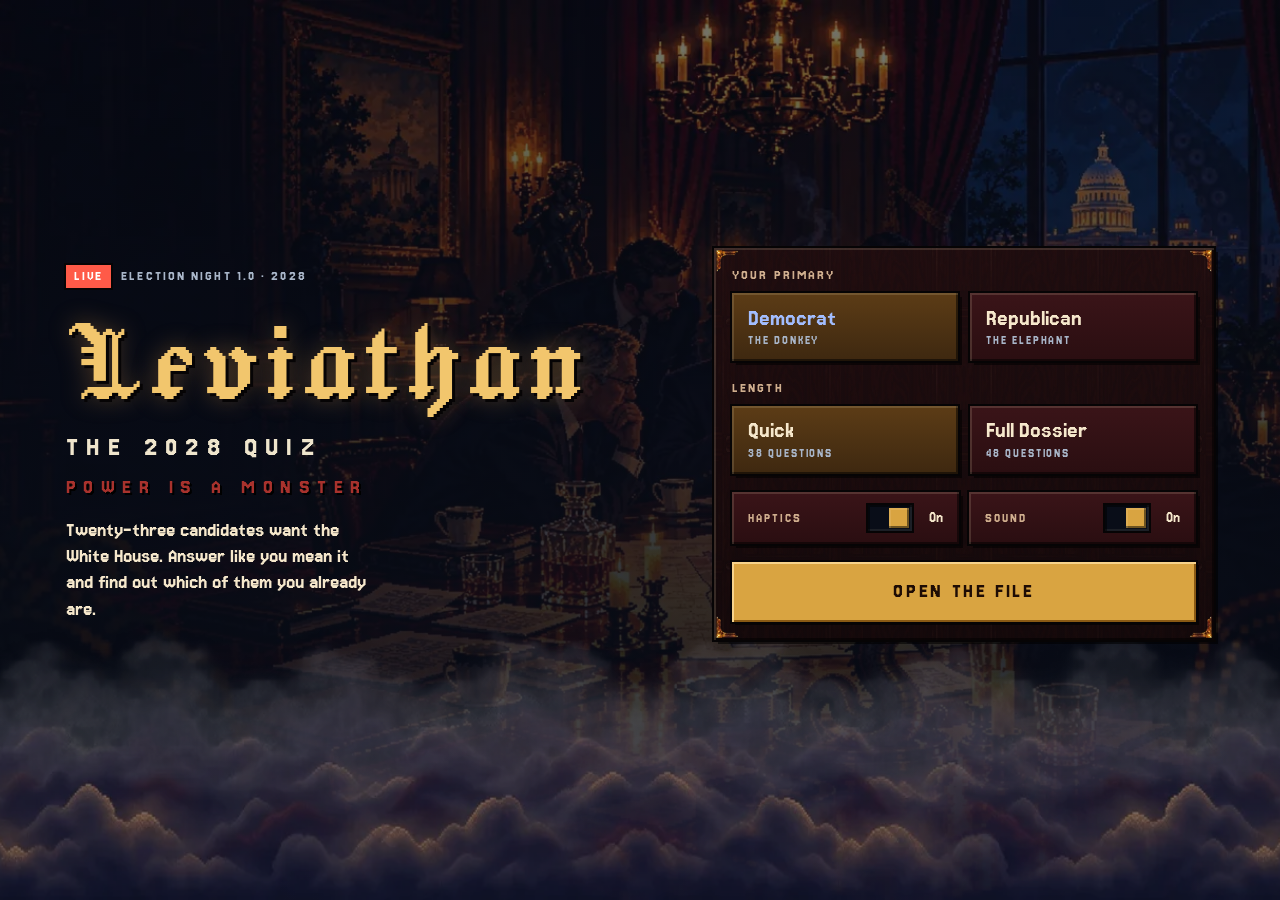
==== app/index.html @ 7eea6249 "Shared dossiers: character-sheet caption in the third person" ====
<!doctype html>
<html lang="en">
<head>
  <meta charset="utf-8">
  <meta name="viewport" content="width=device-width, initial-scale=1, viewport-fit=cover">
  <meta name="theme-color" content="#090D18">
  <meta name="color-scheme" content="dark">
  <title>The 2028 Quiz · Leviathan</title>
  <!-- share-meta:start (generated by app/tools/sync-share-meta.mjs from data/share.json) -->
  <meta name="description" content="23 candidates. One unflattering verdict. Find your 2028 match, then argue about it with everyone you know. A Leviathan quiz. Power is a monster.">
  <meta property="og:type" content="website">
  <meta property="og:site_name" content="Leviathan">
  <meta property="og:title" content="THE 2028 QUIZ: Which candidate are you, really?">
  <meta property="og:description" content="23 candidates. One unflattering verdict. Find your 2028 match, then argue about it with everyone you know. A Leviathan quiz. Power is a monster.">
  <meta property="og:url" content="https://joycemakes.github.io/leviathan-quiz-site/">
  <meta property="og:image" content="https://joycemakes.github.io/leviathan-quiz-site/app/og-image.png">
  <meta property="og:image:width" content="1200">
  <meta property="og:image:height" content="630">
  <meta property="og:image:alt" content="Leviathan: THE 2028 QUIZ. Power is a monster.">
  <meta name="twitter:card" content="summary_large_image">
  <meta name="twitter:title" content="THE 2028 QUIZ: Which candidate are you, really?">
  <meta name="twitter:description" content="23 candidates. One unflattering verdict. Find your 2028 match, then argue about it with everyone you know. A Leviathan quiz. Power is a monster.">
  <meta name="twitter:image" content="https://joycemakes.github.io/leviathan-quiz-site/app/og-image.png">
  <!-- share-meta:end -->
  <link rel="preconnect" href="https://fonts.googleapis.com">
  <link rel="preconnect" href="https://fonts.gstatic.com" crossorigin>
  <link rel="stylesheet" href="https://fonts.googleapis.com/css2?family=Jacquard+24&family=Jersey+15&display=swap">
  <link rel="stylesheet" href="css/app.css?v=2fbba9f-1794988321">
</head>
<body>
  <div id="app"></div>
  <noscript>The 2028 Quiz needs JavaScript.</noscript>
  <script type="module" src="js/main.js?v=2fbba9f-1794988321"></script>
</body>
</html>
---- app/css/app.css ----
/* THE 2028 QUIZ. Tokens follow Leviathan's own UI (research/LEVIATHAN_PLAYTEST.md) and the
   image style guide palette. Square corners, 2px pixel bevels, a 4px hard drop shadow. */

@property --fill { syntax: '<number>'; inherits: false; initial-value: 0; }

:root {
  /* style guide palette */
  --navy: #090D18; --navy-2: #14213D;
  --brass: #D9A441; --brass-2: #F2C66D;
  --mahogany: #1B1315; --mahogany-2: #3A2418;
  --oxblood: #7A1E22; --oxblood-2: #A8322D;
  --amber: #F0A64A; --parchment: #EFE5CC; --smoke: #8F88A3;
  /* Leviathan UI tokens */
  --bg: #120608; --panel: #2a0e11; --panel-2: #3a1418; --line: #4e1c21; --trim: #8a6a30;
  --gold: #d9a441; --gold-hover: #f0c062; --gold-text: #ecbd62; --win: #ffd77a;
  --ink: #f6e8cc; --muted: #cfae8e; --sub: #a9b6c9; --on-gold: #1e0c04;
  --d: #4572d6; --d-text: #a2bdff; --r: #d8432f; --r-text: #ff8b78;
  --good: #9ad77a; --warn: #ff9a52; --live: #ff5a48; --scrim: rgba(10, 3, 4, .8);
  --sel-1: #5c3c16; --sel-2: #3e2810;
  --rad: 0; --px: 2px;
  --outline: 0 0 0 2px #060405;
  --bevel: inset 2px 2px 0 rgba(255, 236, 200, .14), inset -2px -2px 0 rgba(0, 0, 0, .5);
  --bevel-in: inset 2px 2px 0 rgba(0, 0, 0, .55), inset -2px -2px 0 rgba(255, 236, 200, .08);
  --drop: 4px 4px 0 rgba(0, 0, 0, .55);
  --glow: 0 0 14px rgba(217, 164, 65, .32);
  --font: "Jersey 15", "Courier New", monospace;
  --font-mark: "Jacquard 24", "Jersey 15", serif;
  --tap: 52px;
  --gutter: 16px;
  --col: 640px;
}

* { box-sizing: border-box; }
html { -webkit-text-size-adjust: 100%; background: var(--navy); }
body {
  margin: 0; min-height: 100vh; min-height: 100dvh;
  background:
    radial-gradient(ellipse 70% 40% at 50% 0%, rgba(240, 166, 74, .10), transparent 70%),
    radial-gradient(ellipse 90% 60% at 50% 110%, rgba(122, 30, 34, .22), transparent 70%),
    var(--navy);
  color: var(--ink); font-family: var(--font); font-size: 20px; line-height: 1.25;
  overflow-x: hidden; -webkit-tap-highlight-color: transparent;
}
body::before { /* pixel dither over everything, like the game's ink texture */
  content: ''; position: fixed; inset: 0; pointer-events: none; z-index: 0; opacity: .22;
  background-image: repeating-conic-gradient(var(--navy-2) 0 25%, transparent 0 50%);
  background-size: 4px 4px;
}
#app { position: relative; z-index: 1; }
button { font: inherit; color: inherit; }
img { image-rendering: pixelated; }
[hidden] { display: none !important; }
h1, h2, h3 { font-weight: 400; margin: 0; }
.eyebrow, .group-label, .res-h, .hud-chapter, .hud-q, .chapter-num, .pick-sub, .tag, .zone-axis, .gauge-ends, .dial-label, .fineprint, .hint, .warmap-label, .code-sum {
  letter-spacing: .14em; text-transform: uppercase;
}
.eyebrow { color: var(--sub); font-size: 15px; }
.fineprint { color: var(--smoke); font-size: 14px; letter-spacing: .06em; text-transform: none; line-height: 1.3; }
.hint { color: var(--muted); font-size: 15px; margin: 0 0 10px; }
.wordmark {
  font-family: var(--font-mark); color: var(--brass-2); font-size: clamp(64px, 19vw, 132px);
  line-height: .9; letter-spacing: 6px; text-shadow: 3px 3px 0 #060405, 0 0 24px rgba(240, 166, 74, .35);
}
.wordmark.sm { font-size: 54px; }
.screen { position: relative; z-index: 1; max-width: var(--col); margin: 0 auto; padding: 0 var(--gutter) 40px; }
.loading { min-height: 100dvh; display: grid; place-content: center; text-align: center; gap: 12px; }
.fatal { padding: 24px; color: var(--r-text); }

/* ---- buttons: drawn pressed state ------------------------------------------------------------ */
.btn {
  position: relative; display: flex; align-items: center; justify-content: center; gap: 10px;
  min-height: var(--tap); padding: 10px 16px; width: 100%;
  border: 0; border-radius: var(--rad); cursor: pointer; text-align: left;
  background: linear-gradient(var(--panel-2), var(--panel)); color: var(--ink); font-size: 20px; line-height: 1.15;
  box-shadow: var(--outline), var(--bevel), var(--drop);
  transition: --fill .14s linear; --fill: 0;
  touch-action: manipulation; user-select: none; -webkit-user-select: none; -webkit-touch-callout: none;
}
.btn::after { /* the brass border that fills while held */
  content: ''; position: absolute; inset: -2px; pointer-events: none; padding: 3px;
  background: conic-gradient(from 0deg, var(--brass-2) calc(var(--fill) * 1turn), transparent 0);
  -webkit-mask: linear-gradient(#000 0 0) content-box, linear-gradient(#000 0 0);
  -webkit-mask-composite: xor; mask-composite: exclude;
}
@media (hover: hover) { .btn:hover:not(:disabled) { box-shadow: var(--outline), var(--bevel), var(--drop), var(--glow); } }
.btn:focus-visible { outline: 2px solid var(--brass-2); outline-offset: 4px; }
.btn.is-pressed {
  --fill: 1; transition: --fill var(--press-dur, .26s) linear;
  transform: translate(2px, 2px);
  box-shadow: var(--outline), var(--bevel-in), 2px 2px 0 rgba(0, 0, 0, .55), inset 0 0 18px rgba(240, 166, 74, .38);
}
.btn.chosen { --fill: 1; background: linear-gradient(var(--sel-1), var(--sel-2)); box-shadow: var(--outline), var(--bevel-in), inset 0 0 22px rgba(242, 198, 109, .45), var(--glow); }
.btn:disabled:not(.chosen) { opacity: .45; cursor: default; }
.btn.primary { background: var(--gold); color: var(--on-gold); justify-content: center; text-align: center; letter-spacing: .12em; text-transform: uppercase;
  box-shadow: var(--outline), inset 2px 2px 0 #f6d38a, inset -2px -2px 0 #8a5a14, 3px 3px 0 rgba(0, 0, 0, .6); }
.btn.primary::after { background: conic-gradient(from 0deg, var(--parchment) calc(var(--fill) * 1turn), transparent 0); }
@media (hover: hover) { .btn.primary:hover:not(:disabled) { background: var(--gold-hover); } }
.btn.primary.is-pressed { box-shadow: var(--outline), inset 2px 2px 0 #a8621a, inset -2px -2px 0 #f6d38a, 1px 1px 0 rgba(0, 0, 0, .6), inset 0 0 18px rgba(255, 240, 200, .5); }
.btn.hold { --press-dur: 1500ms; }
.btn.hold.full { box-shadow: var(--outline), var(--bevel-in), inset 0 0 26px rgba(240, 166, 74, .6), var(--glow); }

/* ---- title ---------------------------------------------------------------------------------- */
.title-screen { padding-top: max(28px, env(safe-area-inset-top)); display: grid; gap: 22px; }
.live-row { display: flex; align-items: center; gap: 10px; flex-wrap: wrap; }
.live { background: var(--live); color: #fff; padding: 2px 8px; letter-spacing: .12em; text-transform: uppercase; font-size: 15px; box-shadow: var(--outline); }
.title-hero { display: grid; gap: 8px; }
.title-hero .wordmark { margin-top: 6px; }
.title-quiz { color: var(--parchment); font-size: 30px; letter-spacing: .28em; text-transform: uppercase; }
.tagline { color: var(--oxblood-2); font-size: 22px; letter-spacing: .34em; text-transform: uppercase; text-shadow: 2px 2px 0 #000; }
.title-blurb { color: var(--ink); margin: 8px 0 0; max-width: 34ch; }
.title-panel { display: grid; gap: 18px; padding: 18px; box-shadow: var(--outline), var(--bevel), var(--drop); }
.choice-group { display: grid; gap: 8px; }
.group-label { color: var(--muted); font-size: 15px; }
.group-row { display: grid; grid-template-columns: 1fr 1fr; gap: 12px; }
.btn.pick { flex-direction: column; align-items: flex-start; gap: 2px; min-height: 68px; }
.pick-main { font-size: 24px; }
.pick-sub { font-size: 13px; color: var(--sub); }
.btn.pick[aria-checked="true"] { background: linear-gradient(var(--sel-1), var(--sel-2)); --fill: 1; }
.btn.pick.party-dem[aria-checked="true"] .pick-main { color: var(--d-text); }
.btn.pick.party-gop[aria-checked="true"] .pick-main { color: var(--r-text); }
.btn.switch-row { justify-content: space-between; }
.switch-label { flex: 1; letter-spacing: .14em; text-transform: uppercase; font-size: 16px; color: var(--muted); }
.switch-track { width: 52px; height: 26px; background: var(--navy); box-shadow: var(--outline), var(--bevel-in); position: relative; }
.switch-knob { position: absolute; top: 3px; left: 3px; width: 20px; height: 20px; background: var(--smoke); box-shadow: var(--bevel); }
.switch-row[aria-checked="true"] .switch-knob { left: 29px; background: var(--brass); }
.switch-state { width: 3ch; text-align: right; font-size: 16px; }
.btn.begin { min-height: 60px; font-size: 22px; }
/* A saved run: Continue sits above the pickers; Start a new file drops to a plain button. */
.btn.primary.resume { flex-direction: column; gap: 2px; min-height: 68px; }
.btn.primary.resume .pick-main { font-size: 24px; }
.btn.primary.resume .pick-sub { color: var(--on-gold); opacity: .8; text-transform: none; letter-spacing: .04em; }
.btn.begin:not(.primary) { justify-content: center; text-transform: uppercase; letter-spacing: .12em; font-size: 18px; }
/* Start over, in the HUD: back to the title (the save stays until a new file is opened). */
.hud-quit { height: 40px; padding: 0 10px; border: 0; cursor: pointer; font: inherit; font-size: 13px; letter-spacing: .08em; text-transform: uppercase; color: var(--sub); background: rgba(42, 14, 17, .7); box-shadow: var(--outline), var(--bevel); }
@media (hover: hover) { .hud-quit:hover { color: var(--brass-2); } }
.hud-quit:active { transform: translate(2px, 2px); box-shadow: var(--outline), var(--bevel-in); }

.ios-haptic { position: fixed; left: -9999px; top: 0; opacity: 0; pointer-events: none; }

/* ---- run screen: HUD --------------------------------------------------------------------------- */
.run-screen { position: relative; padding-top: max(8px, env(safe-area-inset-top)); min-height: 100dvh; }
.hud { position: sticky; top: 0; z-index: 5; display: grid; grid-template-columns: auto 1fr auto auto auto; align-items: center; gap: 8px; max-width: 1120px; margin: 0 auto;
  padding: 8px 0 10px; background: linear-gradient(var(--navy) 70%, rgba(9, 13, 24, 0)); }
.warmap { width: 92px; display: grid; gap: 2px; }
.warmap svg { width: 100%; display: block; shape-rendering: crispEdges; }
.warmap .tile { fill: var(--navy-2); stroke: #060405; stroke-width: .6; }
.warmap .tile.lit { fill: var(--brass); }
.warmap .tile.flash { animation: tileflash .7s steps(3) 1; }
.warmap .tile.next { fill: var(--oxblood-2); animation: blink 1s steps(2) infinite; }
.warmap-label { font-size: 12px; color: var(--sub); text-align: center; }
@keyframes tileflash { 0% { fill: var(--parchment); } 100% { fill: var(--brass); } }
@keyframes blink { 50% { fill: var(--navy-2); } }
.hud-mid { text-align: center; min-width: 0; }
.hud-chapter { color: var(--brass); font-size: 14px; line-height: 1.1; overflow-wrap: normal; word-break: keep-all; }
.hud-q { color: var(--sub); font-size: 13px; }
.ghosts { display: flex; align-items: flex-end; gap: 4px; max-width: 160px; }
/* Each ghost: a crisp blacked-out bust, rim-lit (brass for the leader, cool navy for 2 and 3), on a small
   brass plaque with its rank. Capped in px so it can never grow with the window. */
.ghost { position: relative; display: grid; justify-items: center; width: 44px; max-width: 44px; }
.ghost-sil { width: 44px; height: 44px; display: grid; place-items: end center; background: rgba(9, 13, 24, .6); box-shadow: var(--outline); overflow: hidden; }
.ghost-img-wrap { display: block; width: 44px; height: 44px; }
.ghost-img, .ghost-sil svg { display: block; width: 44px; height: 44px; max-width: 44px; image-rendering: pixelated; }
.ghost-img { image-rendering: pixelated; }
.ghost { --rim: #6f86c9; }
.ghost.g1 { --rim: var(--brass-2); }
.ghost.g1 .ghost-sil { box-shadow: var(--outline), 0 0 0 2px var(--brass), var(--glow); }
.ghost.g3 { opacity: .85; }
.ghost-fill { fill: #05070d; }
.ghost-plaque { margin-top: -6px; position: relative; z-index: 1; min-width: 22px; height: 16px; padding: 0 4px; display: grid; place-content: center;
  background: var(--gold); box-shadow: var(--outline), inset 1px 1px 0 #f6d38a, inset -1px -1px 0 #8a5a14; }
.ghost.g2 .ghost-plaque, .ghost.g3 .ghost-plaque { background: #b9a37a; }
.ghost-rank { font-size: 14px; line-height: 1; color: var(--on-gold); }
.ghost.shift { animation: ghostflicker .6s steps(6) 1; }
@keyframes ghostflicker { 0% { opacity: .2; filter: brightness(2.2); } 30% { opacity: 1; filter: none; } 45% { opacity: .35; } 60% { opacity: 1; } 75% { opacity: .6; } 100% { opacity: 1; } }
.hud-sound { width: 40px; height: 40px; border: 0; padding: 0; cursor: pointer; display: grid; place-content: center; background: rgba(42, 14, 17, .7); box-shadow: var(--outline), var(--bevel); }
.hud-sound::before { content: ''; width: 22px; height: 18px; background:
  linear-gradient(var(--brass-2), var(--brass-2)) 0 6px / 6px 6px no-repeat,
  linear-gradient(90deg, transparent 6px, var(--brass-2) 6px 8px, transparent 8px) 0 4px / 10px 10px no-repeat,
  linear-gradient(var(--brass-2), var(--brass-2)) 8px 0 / 4px 18px no-repeat,
  linear-gradient(var(--brass), var(--brass)) 15px 4px / 2px 10px no-repeat,
  linear-gradient(var(--brass), var(--brass)) 19px 1px / 2px 16px no-repeat; }
.hud-sound[data-on="0"]::before { background:
  linear-gradient(var(--smoke), var(--smoke)) 0 6px / 6px 6px no-repeat,
  linear-gradient(var(--smoke), var(--smoke)) 8px 0 / 4px 18px no-repeat,
  linear-gradient(45deg, transparent 45%, var(--r-text) 45% 58%, transparent 58%) 13px 3px / 10px 12px no-repeat; }
.hud-sound:active { transform: translate(2px, 2px); box-shadow: var(--outline), var(--bevel-in); }
.toggle-row { display: grid; grid-template-columns: 1fr 1fr; gap: 10px; }
.toggle-row .switch-label { font-size: 14px; }
.toggle-row .switch-track { width: 44px; }
.toggle-row .switch-row[aria-checked="true"] .switch-knob { left: 21px; }
@keyframes ghostshift { 0% { transform: translateY(6px); opacity: 0; } 100% { transform: none; } }

/* ---- breaking banner and FX ----------------------------------------------------------------------- */
.breaking { display: flex; align-items: stretch; margin: 2px 0 12px; background: var(--oxblood); box-shadow: var(--outline), var(--drop); overflow: hidden; position: relative; z-index: 4; }
.breaking-tag { background: var(--live); color: #fff; padding: 6px 10px; letter-spacing: .16em; text-transform: uppercase; font-size: 16px; display: flex; align-items: center; }
.breaking-text { padding: 6px 10px; color: var(--parchment); font-size: 17px; line-height: 1.15; align-self: center; }
.breaking.in { animation: cutin .45s steps(5) 1; }
@keyframes cutin { 0% { transform: translateX(-104%); } 60% { transform: translateX(3%); } 100% { transform: none; } }
.fx-shake { animation: shake .45s steps(9) 1; }
.fx-shake-strong { animation: shake-strong .6s steps(12) 1; }
@keyframes shake { 0%, 100% { transform: none; } 20% { transform: translate(-4px, 2px); } 40% { transform: translate(4px, -2px); } 60% { transform: translate(-3px, -1px); } 80% { transform: translate(2px, 2px); } }
@keyframes shake-strong { 0%, 100% { transform: none; } 15% { transform: translate(-8px, 3px); } 30% { transform: translate(7px, -4px); } 45% { transform: translate(-6px, -2px); } 60% { transform: translate(5px, 4px); } 75% { transform: translate(-3px, 1px); } }
.candle-overlay { position: fixed; inset: 0; pointer-events: none; z-index: 3; opacity: 0; transition: opacity .6s;
  background: radial-gradient(ellipse 60% 45% at 20% 100%, rgba(240, 166, 74, .28), transparent 70%), radial-gradient(ellipse 60% 45% at 80% 100%, rgba(240, 166, 74, .22), transparent 70%), radial-gradient(ellipse at center, transparent 40%, rgba(0, 0, 0, .55)); }
.fx-candles .candle-overlay { opacity: 1; animation: gutter 3.6s steps(18) infinite; }
@keyframes gutter { 0%, 100% { opacity: 1; } 18% { opacity: .7; } 22% { opacity: .95; } 47% { opacity: .45; } 52% { opacity: .9; } 76% { opacity: .6; } 80% { opacity: .2; } 83% { opacity: .85; } }
.fx-night::after { content: ''; position: fixed; inset: 0; pointer-events: none; z-index: 2; background: radial-gradient(ellipse at 50% 30%, rgba(9, 13, 24, .15) 30%, rgba(9, 13, 24, .65)); }

/* ---- chapter title cards ------------------------------------------------------------------------- */
.chapter-card { position: fixed; inset: 0; z-index: 20; display: grid; place-items: center; padding: 24px var(--gutter); cursor: pointer;
  background: radial-gradient(ellipse at 50% 45%, rgba(122, 30, 34, .35), transparent 70%), rgba(9, 13, 24, .9); animation: cardin .3s steps(4) 1; }
.chapter-card { background-image: linear-gradient(rgba(9, 13, 24, .55), rgba(9, 13, 24, .8)), var(--chapter-art, none); background-size: cover; background-position: center; }
.chapter-inner { display: grid; gap: 14px; text-align: center; width: min(100%, 760px); padding: 28px 20px 22px; box-shadow: var(--outline), var(--bevel), var(--drop), 0 0 40px rgba(240, 166, 74, .18); }
.chapter-card.out { animation: fadeout .25s steps(4) 1 forwards; }
.chapter-num { color: var(--brass-2); font-size: 18px; letter-spacing: .4em; text-shadow: 2px 2px 0 #000; }
.chapter-title { font-family: var(--font-mark); font-size: clamp(38px, 9vw, 84px); color: var(--parchment); letter-spacing: 2px; overflow-wrap: normal; word-break: keep-all; hyphens: none; line-height: .95; text-shadow: 3px 3px 0 #000, 0 0 18px rgba(240, 166, 74, .35); }
.chapter-line { color: var(--ink); max-width: 28ch; margin: 0 auto; text-shadow: 1px 1px 0 #000; }
.chapter-tap { color: var(--brass); font-size: 14px; letter-spacing: .2em; text-transform: uppercase; margin-top: 8px; }
@keyframes cardin { from { transform: translateY(8px); } }
@keyframes fadein { from { opacity: 0; } }
@keyframes fadeout { to { opacity: 0; } }
@keyframes blinktxt { 50% { opacity: .3; } }

/* ---- question layout ------------------------------------------------------------------------------ */
.q { display: grid; gap: 14px; animation: fadein .2s steps(3) 1; }
.q.leaving { opacity: .4; }
.q-text { display: grid; gap: 8px; }
.q-context { margin: 0; color: var(--sub); font-size: 17px; }
.q-prompt { font-size: 25px; line-height: 1.15; color: var(--parchment); text-shadow: 2px 2px 0 #000; }
.q.bombshell .q-prompt { color: var(--win); }
.caret { display: inline-block; width: .5em; height: .9em; background: var(--brass); margin-left: 2px; vertical-align: -2px; animation: blinktxt .6s steps(2) infinite; }
.q-answer { display: grid; gap: 12px; opacity: 0; }
.q.ready .q-answer { opacity: 1; transition: opacity .15s; }
.opts { display: grid; gap: 12px; }
.opts.two { grid-template-columns: 1fr 1fr; }

/* art slots */
.art-slot { margin: 0; --ar: 1.5; }
.art-frame { position: relative; width: 100%; max-height: 40vh; aspect-ratio: var(--ar); margin: 0 auto; overflow: hidden; background: var(--mahogany);
  box-shadow: var(--outline), 0 0 0 4px var(--trim), var(--drop); }
.art-slot[data-version="tall"] .art-frame { width: min(100%, calc(40vh * var(--ar))); }
.art-pin .art-frame { max-height: var(--pin-h, 54vh); }
.art-envelope .art-frame { max-height: 30vh; }
.art-slot[data-version="tall"].art-envelope .art-frame { width: min(100%, calc(30vh * var(--ar))); }
.art-slot[data-version="tall"].art-pin .art-frame { width: min(100%, calc(var(--pin-h, 54vh) * var(--ar))); }
.art-frame img { position: absolute; inset: 0; width: 100%; height: 100%; object-fit: cover; image-rendering: pixelated; }
.art-ph { position: absolute; inset: 0; display: grid; place-content: center; text-align: center; gap: 6px; padding: 10px; --ph-bg: none;
  background: linear-gradient(rgba(27, 19, 21, .55), rgba(27, 19, 21, .7)), var(--ph-bg) center / cover no-repeat, radial-gradient(ellipse at 50% 30%, rgba(240, 166, 74, .25), transparent 70%), var(--mahogany); image-rendering: pixelated; }
.art-ph-id { color: var(--brass-2); font-size: 24px; letter-spacing: .12em; word-break: break-all; text-shadow: 2px 2px 0 #000; }
.art-pin .art-ph { place-content: end center; padding-bottom: 8px; }
.art-pin .art-ph-id { font-size: 15px; }
.art-ph-sub { color: var(--smoke); font-size: 13px; letter-spacing: .1em; text-transform: uppercase; }
.art-slot[data-grade="warm"] .art-frame { filter: sepia(.35) saturate(1.3) brightness(1.08); }
.art-slot[data-grade="cold"] .art-frame { filter: hue-rotate(160deg) saturate(.6) brightness(.8); }
.art-slot[data-grade="smoke"] .art-frame { filter: grayscale(.7) brightness(.85); }
.art-frame > * { transition: filter .4s steps(4); }
.art-envelope .scene-caption { font-size: 14px; padding: 4px 6px; left: 4px; right: 4px; bottom: 4px; }
.scene-caption { position: absolute; left: 8px; right: 8px; bottom: 8px; padding: 8px 10px; background: rgba(9, 13, 24, .85); color: var(--parchment); box-shadow: var(--outline); animation: fadein .3s steps(3) 1; }
/* The envelope (or the opened letter) is a generated sprite (art/ui/LT-*.webp, Chris 18 Nov 2026). */
.scene-envelope { position: absolute; width: 32%; aspect-ratio: 1; left: 34%; top: 18%; background: url("../art/ui/LT-ENVELOPE.webp") center / contain no-repeat; image-rendering: pixelated; filter: drop-shadow(4px 6px 0 rgba(6, 4, 5, .55)); pointer-events: none; }
.scene-envelope.is-letter { background-image: url("../art/ui/LT-LETTER.webp"); }
.scene-envelope.play-0 { animation: env-take 1s steps(8) forwards; }
.scene-envelope.play-1 { animation: env-push 1s steps(8) forwards; }
.scene-envelope.play-2 { animation: env-hold 1s steps(8) forwards; }
@keyframes env-take { from { transform: translateY(0); } to { transform: translate(-10%, 140%) scale(.7); opacity: .2; } }
@keyframes env-push { from { transform: none; } to { transform: translate(0, -160%) rotate(-12deg); opacity: .2; } }
@keyframes env-hold { 0%, 100% { transform: none; } 50% { transform: scale(1.15); } }

/* pins */
.pin-layer { position: absolute; inset: 0; width: 100%; height: 100%; pointer-events: none; }
.pin-region polygon { pointer-events: visiblePainted; }
.pin-region polygon { fill: rgba(242, 198, 109, .06); stroke: rgba(242, 198, 109, .45); stroke-width: 2; stroke-dasharray: 6 4; cursor: pointer; }
.art-frame.is-placeholder .pin-region polygon { fill: rgba(242, 198, 109, .12); }
.pin-region.hot polygon, .pin-region:hover polygon { fill: rgba(242, 198, 109, .25); stroke: var(--brass-2); }
.pin-region.chosen polygon { fill: rgba(240, 166, 74, .45); stroke: var(--parchment); stroke-dasharray: none; }
.pin-marker { position: absolute; transform: translate(-50%, -50%); display: flex; align-items: center; gap: 0; cursor: pointer; z-index: 2; }
.pin-marker.tag-left { flex-direction: row-reverse; }
.pin-marker b { flex: none; width: 34px; height: 34px; display: grid; place-content: center; font-weight: 400;
  background: var(--gold); color: var(--on-gold); font-size: 20px; box-shadow: var(--outline), inset 2px 2px 0 #f6d38a, inset -2px -2px 0 #8a5a14, 2px 2px 0 rgba(0, 0, 0, .6); }
.pin-marker.no-tag .pin-tag { display: none; }
.pin-tag { max-width: var(--tagw, 130px); padding: 3px 6px; background: rgba(9, 13, 24, .86); color: var(--parchment); font-size: 13px; line-height: 1.1; box-shadow: var(--outline); white-space: nowrap; overflow: hidden; text-overflow: ellipsis; }
.pin-marker.hot b, .pin-marker.chosen b { background: var(--parchment); }
.pin-marker b { width: 30px; height: 30px; font-size: 18px; }
.pin-legend { display: grid; grid-template-columns: 1fr 1fr; gap: 6px; }
.pin-opt { display: flex; align-items: flex-start; gap: 6px; min-height: 44px; padding: 5px 6px; text-align: left; cursor: pointer; border: 0;
  background: rgba(42, 14, 17, .7); color: var(--ink); font: inherit; font-size: 15px; line-height: 1.15; box-shadow: var(--outline), var(--bevel); }
.pin-opt .pin-num { width: 24px; height: 24px; font-size: 16px; }
.pin-opt.sel { background: linear-gradient(var(--sel-1), var(--sel-2)); box-shadow: var(--outline), inset 0 0 0 2px var(--brass-2), var(--glow); }
.pin-opt:focus-visible { outline: 2px solid var(--brass-2); outline-offset: 2px; }
.pin-opt:disabled { opacity: .55; }
.pin-opt.sel:disabled { opacity: 1; }
.pin-hint { margin: 0; }
.pin-region.sel polygon { fill: rgba(240, 166, 74, .38); stroke: var(--brass-2); stroke-dasharray: none; stroke-width: 3; }
.pin-marker.sel b { background: var(--parchment); box-shadow: var(--outline), 0 0 0 3px var(--brass-2), var(--glow); }
.pin-caption { font-size: 15px; padding: 5px 8px; }
.q-pin .q-answer { gap: 8px; }
.pin-num { flex: none; width: 30px; height: 30px; display: grid; place-content: center; background: var(--gold); color: var(--on-gold); box-shadow: var(--outline); }

/* dilemma */
.dilemma { display: grid; gap: 10px; }
.dilemma-opt { min-height: 96px; font-size: 22px; justify-content: center; text-align: center; }
.dilemma-or { text-align: center; color: var(--oxblood-2); letter-spacing: .4em; text-transform: uppercase; font-size: 18px; }

/* hold */
.hold-meter { position: relative; height: 22px; background: var(--navy); box-shadow: var(--outline), var(--bevel-in); }
.hold-meter-fill { position: absolute; inset: 3px auto 3px 3px; width: 0; max-width: calc(100% - 6px); background: repeating-linear-gradient(90deg, var(--brass) 0 6px, var(--brass-2) 6px 8px); }
.lane-note { margin: 0; color: var(--sub); font-size: 16px; }
.top5-pct.low .pct-low { font-size: 14px; color: var(--sub); letter-spacing: .08em; }
.art-frame.no-taps .pin-layer, .art-frame.no-taps .pin-marker { display: none; }
.code-box { max-height: 6.5em; overflow: auto; }
.hold-meter-label { font-size: 14px; letter-spacing: .2em; text-transform: uppercase; color: var(--brass-2); text-align: center; margin-bottom: -6px; }
.hint.flash { color: var(--amber); animation: blinktxt .3s steps(2) 2; }

/* slider: the brass lever */
.lever { display: grid; gap: 14px; }
.lever-ends { display: flex; justify-content: space-between; gap: 16px; font-size: 18px; }
.lever-ends span { max-width: 46%; }
.lever-right { text-align: right; }
.lever-track { position: relative; height: 72px; margin: 6px 22px 0; cursor: pointer; touch-action: none; }
.lever-track::before { content: ''; position: absolute; left: -12px; right: -12px; top: 50%; height: 14px; transform: translateY(-50%);
  background: linear-gradient(var(--mahogany-2), var(--mahogany)); box-shadow: var(--outline), var(--bevel-in); }
.lever-notch { position: absolute; top: 50%; width: 4px; height: 26px; transform: translate(-50%, -50%); background: var(--trim); box-shadow: 0 0 0 1px #060405; }
.lever-handle { position: absolute; top: 50%; width: 44px; height: 72px; transform: translate(-50%, -50%); transition: left .08s steps(2); pointer-events: none; }
.lever-knob { position: absolute; left: 4px; right: 4px; top: 0; height: 30px; background: var(--brass); box-shadow: var(--outline), inset 3px 3px 0 #f6d38a, inset -3px -3px 0 #8a5a14, var(--drop); }
.lever-shaft { position: absolute; left: 50%; width: 10px; top: 28px; bottom: 6px; transform: translateX(-50%); background: var(--trim); box-shadow: var(--outline); }
.lever-handle.grab .lever-knob { background: var(--brass-2); box-shadow: var(--outline), inset 3px 3px 0 #8a5a14, inset 0 0 14px rgba(255, 240, 200, .6); }
.lever-track:focus-visible { outline: 2px solid var(--brass-2); outline-offset: 6px; }
.lever-readout { text-align: center; color: var(--amber); min-height: 2.5em; line-height: 1.25; display: grid; align-items: center; }

/* budget: poker chips */
.budget { display: grid; gap: 12px; }
.chip-pile { display: flex; align-items: center; gap: 10px; padding: 8px 10px; background: rgba(9, 13, 24, .6); box-shadow: var(--outline), var(--bevel-in); min-height: 48px; }
.chip-pile-label { color: var(--brass-2); letter-spacing: .14em; text-transform: uppercase; font-size: 16px; min-width: 6ch; }
.chip-stack { display: flex; flex-wrap: wrap; gap: 3px; min-height: 18px; }
.chip { width: 16px; height: 16px; background: var(--oxblood-2); box-shadow: 0 0 0 2px #060405, inset 0 0 0 3px var(--parchment), inset 0 0 0 5px var(--oxblood-2); }
.budget-row { display: grid; grid-template-columns: 1fr auto; grid-template-areas: 'label ctl' 'stack ctl'; gap: 4px 10px; align-items: center; padding: 10px; background: linear-gradient(var(--panel-2), var(--panel)); box-shadow: var(--outline), var(--bevel); }
.budget-label { grid-area: label; }
.budget-row .chip-stack { grid-area: stack; }
.budget-ctl { grid-area: ctl; display: flex; align-items: center; gap: 6px; }
.btn.chipbtn { width: 52px; min-height: 52px; padding: 0; justify-content: center; font-size: 26px; }
.budget-amt { width: 3ch; text-align: center; color: var(--brass-2); font-size: 22px; }

/* rank */
.rank-list { list-style: none; margin: 0; padding: 0; display: grid; gap: 10px; }
.rank-item { justify-content: flex-start; touch-action: none; cursor: grab; }
.rank-item.dragging { z-index: 3; cursor: grabbing; background: linear-gradient(var(--sel-1), var(--sel-2)); box-shadow: var(--outline), var(--bevel), 8px 8px 0 rgba(0, 0, 0, .5), var(--glow); transition: none; }
.rank-n { flex: none; width: 32px; height: 32px; display: grid; place-content: center; background: var(--gold); color: var(--on-gold); box-shadow: var(--outline); }
.rank-label { flex: 1; }
.rank-grip { flex: none; width: 18px; height: 22px; background: radial-gradient(circle, var(--smoke) 2px, transparent 2.5px) 0 0 / 9px 7px; }

/* swipe */
.swipe { display: grid; gap: 12px; }
.swipe-count { text-align: center; color: var(--sub); letter-spacing: .2em; font-size: 15px; }
.swipe-deck { position: relative; min-height: 190px; display: grid; }
.swipe-card { position: relative; display: grid; align-content: center; padding: 22px 18px 30px; min-height: 190px; background: var(--parchment); color: var(--on-gold); font-size: 26px; text-align: center;
  box-shadow: var(--outline), inset 2px 2px 0 #fff8e6, inset -2px -2px 0 #c8b88f, var(--drop); touch-action: none; cursor: grab; user-select: none; }
.swipe-card[data-lean="yes"] { box-shadow: var(--outline), inset 0 0 0 4px var(--good), var(--drop); }
.swipe-card[data-lean="no"] { box-shadow: var(--outline), inset 0 0 0 4px var(--r), var(--drop); }
.swipe-timer { position: absolute; left: 0; bottom: 0; height: 8px; width: 100%; background: var(--oxblood-2); transform-origin: left; animation: timer linear forwards; }
.swipe-card.held .swipe-timer { animation-play-state: paused; }
@keyframes timer { from { transform: scaleX(1); } to { transform: scaleX(0); } }
.swipe-card.out-right { transform: translateX(120%) rotate(12deg) !important; opacity: 0; transition: transform .2s steps(4), opacity .2s; }
.swipe-card.out-left { transform: translateX(-120%) rotate(-12deg) !important; opacity: 0; transition: transform .2s steps(4), opacity .2s; }
.swipe-card.out-down { opacity: .3; transition: opacity .3s; }
.swipe-ready { background: var(--mahogany-2); color: var(--parchment); }
.swipe-timer.grace { background: var(--brass); }
.btn.swipe-go { min-height: 60px; }
.swipe-stamp { position: absolute; top: 12px; right: 12px; transform: rotate(8deg); border: 3px solid var(--oxblood-2); color: var(--oxblood-2); padding: 2px 8px; font-size: 18px; letter-spacing: .1em; text-transform: uppercase; }
.swipe-ctl { display: grid; grid-template-columns: 1fr 1fr; gap: 12px; }
.swipe-ctl .btn { justify-content: center; font-size: 24px; letter-spacing: .14em; text-transform: uppercase; min-height: 60px; }
.swipe-no .btn-label { color: var(--r-text); }
.swipe-yes .btn-label { color: var(--good); }

/* whosaid */
.quote-card { margin: 0; padding: 18px 18px 18px 22px; background: var(--mahogany); box-shadow: var(--outline), inset 6px 0 0 var(--brass), var(--drop); }
.quote-text { margin: 0; font-size: 28px; line-height: 1.15; color: var(--parchment); font-style: italic; }
.whosaid-grid { display: grid; grid-template-columns: 1fr 1fr; gap: 10px; }
.cand-chip { flex-direction: column; justify-content: center; text-align: center; gap: 6px; min-height: 72px; font-size: 18px; }
.cand-chip.right { box-shadow: var(--outline), inset 0 0 0 3px var(--good), var(--drop); }
.cand-chip.wrong { box-shadow: var(--outline), inset 0 0 0 3px var(--r), var(--drop); }
.whosaid-step2 { display: grid; gap: 10px; }
.verdict { margin: 0; font-size: 22px; }
.verdict.right { color: var(--good); }
.verdict.wrong { color: var(--r-text); }
.followup { margin: 0; color: var(--parchment); }
.reveal-context { margin: 0; color: var(--sub); font-size: 16px; }

/* portraits */
.portrait { position: relative; flex: none; width: 56px; aspect-ratio: 1; overflow: hidden; display: grid; place-content: center; box-shadow: var(--outline), 0 0 0 3px var(--trim); }
.portrait.party-dem { background: linear-gradient(#1d2f5c, #0f1a36); }
.portrait.party-gop { background: linear-gradient(#5c1d1d, #36100f); }
.portrait img { position: absolute; inset: 0; width: 100%; height: 100%; object-fit: cover; image-rendering: pixelated; filter: sepia(.25) saturate(.9) contrast(1.1) brightness(1.05); }
.portrait.has-img .portrait-ini { visibility: hidden; }
.portrait-ini { color: var(--parchment); font-size: 24px; letter-spacing: .06em; text-shadow: 2px 2px 0 #000; }
.portrait.sm { width: 52px; }
.portrait.md { width: 64px; }
.portrait.lg { width: 100%; }
.portrait.lg .portrait-ini { font-size: 46px; }

/* draft */
.draft-grid { display: grid; grid-template-columns: repeat(var(--cols-phone, 2), 1fr); gap: 10px; }
.draft-grid[data-n="5"] .draft-note, .draft-grid[data-n="6"] .draft-note, .draft-grid[data-n="7"] .draft-note, .draft-grid[data-n="8"] .draft-note { font-size: 13px; }
.draft-grid[data-n="5"] .draft-name, .draft-grid[data-n="6"] .draft-name, .draft-grid[data-n="7"] .draft-name, .draft-grid[data-n="8"] .draft-name { font-size: 16px; }
.draft-grid .btn.draft-card { padding: 8px; }
.btn.draft-card { flex-direction: column; align-items: stretch; padding: 10px; gap: 8px; }
.draft-cap { display: grid; gap: 2px; text-align: center; }
.draft-name { font-size: 20px; color: var(--parchment); }
.draft-note { font-size: 15px; color: var(--muted); }

/* sign */
.bill { position: relative; padding: 18px 18px 14px; background: var(--parchment); color: #2a1a10; box-shadow: var(--outline), inset 2px 2px 0 #fff8e6, inset -2px -2px 0 #c8b88f, var(--drop); overflow: hidden; }
.bill-head { font-family: var(--font-mark); font-size: 34px; text-align: center; color: var(--oxblood); }
.bill-title { text-align: center; font-size: 18px; letter-spacing: .1em; text-transform: uppercase; margin-bottom: 18px; }
.sig-line { position: relative; height: 66px; margin: 0 8px; border-bottom: 3px solid #2a1a10; }
.sig-x { position: absolute; left: -2px; bottom: 2px; font-size: 22px; color: #6b5a44; }
.sig-ink { position: absolute; inset: 0; width: 100%; height: 100%; }
.sig-ink polyline { fill: none; stroke: #14213D; stroke-width: 4; stroke-linejoin: bevel; }
.pen { position: absolute; left: 0; bottom: 6px; width: 56px; height: 56px; transform: translateX(-10%); border: 0; padding: 0; cursor: grab; touch-action: none;
  background: linear-gradient(135deg, transparent 42%, #2a1a10 42% 58%, transparent 58%), linear-gradient(135deg, transparent 20%, var(--brass) 20% 34%, transparent 34%); }
.pen::before { content: ''; position: absolute; left: 14px; top: 2px; width: 40px; height: 14px; background: var(--oxblood); transform: rotate(45deg); transform-origin: left; box-shadow: 0 0 0 2px #060405; }
.pen.writing { cursor: grabbing; filter: drop-shadow(0 0 6px var(--amber)); }
.pen:focus-visible { outline: 2px solid var(--oxblood-2); }
.pen.nudge { animation: nudge .6s steps(6) 1; }
@keyframes nudge { 0%, 100% { transform: translateX(-10%); } 30% { transform: translateX(60%); } 60% { transform: translateX(10%); } }
.sig-cap.flash { color: var(--oxblood-2); animation: blinktxt .3s steps(2) 2; }
.budget-label { cursor: pointer; }
.sig-cap { margin-top: 8px; font-size: 15px; color: #5a4632; text-align: center; }
.bill.signed .sig-line { border-bottom-color: var(--navy-2); }
.btn.veto-stamp { justify-content: center; min-height: 64px; font-size: 30px; letter-spacing: .3em; text-transform: uppercase; color: var(--parchment);
  background: linear-gradient(var(--oxblood-2), var(--oxblood)); }
.veto-cap { color: var(--muted); font-size: 16px; text-align: center; margin-top: -4px; }
.stamp { position: absolute; left: 50%; top: 50%; transform: translate(-50%, -50%) rotate(-14deg); padding: 6px 22px; border: 6px solid var(--oxblood-2); color: var(--oxblood-2); font-size: 64px; letter-spacing: .2em; background: rgba(239, 229, 204, .6); animation: slam .25s steps(3) 1; }
@keyframes slam { from { transform: translate(-50%, -50%) rotate(-14deg) scale(2.2); opacity: 0; } }

/* ---- results ------------------------------------------------------------------------------- */
.results { position: relative; z-index: 1; max-width: var(--col); margin: 0 auto; padding: max(18px, env(safe-area-inset-top)) var(--gutter) 48px; display: grid; gap: 22px; }
.res-head { display: grid; gap: 4px; text-align: center; }
.res-block { display: grid; gap: 12px; padding: 18px; box-shadow: var(--outline), var(--bevel), var(--drop); }
.res-h { color: var(--brass); font-size: 17px; }
.podium { display: grid; grid-template-columns: 1fr 1.2fr 1fr; align-items: end; gap: 10px; }
.pod { display: grid; justify-items: center; gap: 4px; text-align: center; }
.pod-1 { order: 2; } .pod-2 { order: 1; } .pod-3 { order: 3; }
.pod-card { position: relative; width: 100%; aspect-ratio: 1; }
.pod-card .portrait { position: absolute; inset: 0; width: 100%; opacity: 0; }
.pod-sil { position: absolute; inset: 0; display: grid; place-items: end center; background: var(--navy-2); box-shadow: var(--outline), 0 0 0 3px var(--trim); }
.pod-sil svg { width: 80%; }
.pod-sil .ghost-fill { fill: #05070d; }
.pod-sil-img-wrap { display: block; width: 100%; height: 100%; }
.pod-sil-img { display: block; width: 100%; height: 100%; image-rendering: pixelated; }
.pod.revealed .pod-card .portrait { opacity: 1; transition: opacity .4s steps(4); }
.pod.revealed .pod-sil { opacity: 0; transition: opacity .4s steps(4); }
.pod-rank { color: var(--brass-2); font-size: 22px; }
.pod-name { font-size: 16px; line-height: 1.05; }
.pod-pct { color: var(--amber); }
.pod-1 .pod-name { font-size: 18px; color: var(--win); }
.top5 { list-style: none; margin: 0; padding: 0; display: grid; gap: 14px; }
.top5-row { display: grid; grid-template-columns: auto 1fr auto; gap: 12px; align-items: start; }
.top5-name { font-size: 22px; color: var(--parchment); display: flex; gap: 8px; align-items: baseline; }
.top5-rank { color: var(--brass); }
.top5-title { color: var(--sub); font-size: 15px; }
.top5-tags { display: flex; gap: 6px; flex-wrap: wrap; margin: 4px 0; }
.tag { font-size: 12px; padding: 2px 6px; background: var(--navy-2); box-shadow: 0 0 0 2px #060405; }
.tag.party-dem { color: var(--d-text); }
.tag.party-gop { color: var(--r-text); }
.tag.lane { color: var(--amber); }
.top5-reason { margin: 0; font-size: 17px; color: var(--ink); }
.top5-pct { color: var(--brass-2); text-align: right; }
.pct-n { font-size: 34px; }
.pct-s { font-size: 18px; }
.lane-big { display: grid; gap: 2px; }
.lane-short { font-size: 36px; color: var(--win); }
.lane-name { color: var(--muted); }
.lane-pct { color: var(--amber); letter-spacing: .14em; text-transform: uppercase; font-size: 15px; }
.zones { display: grid; grid-template-columns: 1fr 1fr; gap: 6px 14px; }
.zone { display: grid; gap: 0; padding: 6px 0; border-bottom: 2px solid var(--line); }
.zone-axis { font-size: 11px; color: var(--sub); }
.zone-label { color: var(--parchment); font-size: 18px; }
.gauges { display: grid; gap: 14px; }
.gauge { display: grid; gap: 4px; }
.gauge.no-evidence { opacity: .45; }
.gauge-ends { display: flex; justify-content: space-between; gap: 10px; font-size: 12px; color: var(--muted); }
.gauge-track { position: relative; height: 14px; background: linear-gradient(90deg, var(--navy-2), var(--mahogany-2) 50%, var(--navy-2)); box-shadow: var(--outline), var(--bevel-in); }
.gauge-mid { position: absolute; left: 50%; top: -3px; bottom: -3px; width: 2px; background: var(--trim); }
.gauge-needle { position: absolute; top: -6px; width: 10px; height: 26px; transform: translateX(-50%); background: var(--brass); box-shadow: var(--outline), inset 2px 2px 0 #f6d38a, inset -2px -2px 0 #8a5a14; }
.dials { display: grid; gap: 12px; }
.dials.trio { grid-template-columns: repeat(3, 1fr); }
.dials.duo { grid-template-columns: repeat(2, 1fr); }
.dial { display: grid; justify-items: center; text-align: center; gap: 2px; }
.dial svg { width: 100%; max-width: 140px; overflow: visible; }
.dial-arc { fill: none; stroke: var(--trim); stroke-width: 8; }
.dial-tick { stroke: var(--brass-2); stroke-width: 2; }
.dial-needle { transform-origin: 50px 55px; transition: transform .8s steps(8); }
.dial-needle line { stroke: var(--oxblood-2); stroke-width: 4; }
.dial-hub { fill: var(--brass); }
.dial-label { font-size: 12px; color: var(--muted); }
.dial-sub { font-size: 16px; color: var(--parchment); }
.traits { display: flex; flex-wrap: wrap; gap: 8px; }
.trait { padding: 6px 12px; background: var(--gold); color: var(--on-gold); box-shadow: var(--outline), inset 2px 2px 0 #f6d38a, inset -2px -2px 0 #8a5a14; }
.flags { display: grid; grid-template-columns: auto 1fr; gap: 6px 14px; margin: 0; }
.flags dt { color: var(--muted); font-size: 15px; letter-spacing: .1em; text-transform: uppercase; }
.flags dd { margin: 0; }
.share-canvas { width: 100%; height: auto; image-rendering: pixelated; box-shadow: var(--outline), var(--drop); }
.code-box { display: block; padding: 12px; background: var(--navy); color: var(--brass-2); font-size: 15px; word-break: break-all; box-shadow: var(--outline), var(--bevel-in); user-select: all; -webkit-user-select: all; }
.code-row { display: grid; grid-template-columns: 1fr auto; gap: 12px; align-items: center; }
.code-sum { color: var(--sub); font-size: 14px; }
.btn.again { justify-content: center; }


/* ---- Leviathan's own UI art: ink panels, brass corners, candles, fog, chapter backdrops ---------- */
.panel, .title-panel, .res-block {
  background:
    url(../art/ui/corner-brass.webp) top left / 26px 26px no-repeat,
    url(../art/ui/corner-brass-tr.webp) top right / 26px 26px no-repeat,
    url(../art/ui/corner-brass-bl.webp) bottom left / 26px 26px no-repeat,
    url(../art/ui/corner-brass-br.webp) bottom right / 26px 26px no-repeat,
    linear-gradient(rgba(42, 14, 17, .45), rgba(18, 6, 8, .55)),
    url(../art/ui/ink.webp) center / 512px 512px;
}
.backdrop { position: fixed; inset: 0; z-index: 0; pointer-events: none; background: var(--navy) center / cover no-repeat; }
.backdrop::after { content: ''; position: absolute; inset: 0;
  background: linear-gradient(rgba(9, 13, 24, .72), rgba(9, 13, 24, .86) 45%, rgba(9, 13, 24, .95)), radial-gradient(ellipse at 50% 20%, transparent, rgba(9, 13, 24, .6)); }
.title-backdrop::after { background: linear-gradient(rgba(9, 13, 24, .55), rgba(9, 13, 24, .78) 50%, rgba(9, 13, 24, .94)); }
.fog { position: fixed; left: -10%; right: -10%; bottom: 0; height: 34vh; z-index: 0; pointer-events: none; opacity: .5;
  background: url(../art/ui/loading-fog.webp) center bottom / cover repeat-x; animation: fog 40s linear infinite alternate; }
@keyframes fog { from { transform: translateX(-4%); } to { transform: translateX(4%); } }
.candle { display: inline-block; position: relative; overflow: hidden; width: 64px; height: 64px; }
/* The sprite strip slides on transform (compositor only) instead of animating background-position. */
.candle::before { content: ''; position: absolute; left: 0; top: 0; bottom: 0; width: 800%; background: url(../art/ui/loading-candle.webp) 0 0 / 100% 100% no-repeat; animation: candle .9s steps(8) infinite; }
@keyframes candle { to { transform: translateX(-100%); } }
.paused *, .paused *::before, .paused *::after { animation-play-state: paused !important; }
.candle-row { display: flex; justify-content: center; gap: 28px; }
.chapter-card .candle-row { margin-bottom: 4px; }
.candle-overlay .candle { position: absolute; bottom: 8px; width: 72px; height: 72px; }
.candle-overlay .candle.l { left: 6px; } .candle-overlay .candle.r { right: 6px; animation-delay: -.4s; }
.rule { height: 16px; background: url(../art/ui/rule-ornament.webp) center / contain no-repeat; opacity: .9; }
.res-h::after { content: ''; display: block; height: 10px; margin-top: 6px; background: url(../art/ui/rule-ornament.webp) left center / auto 100% no-repeat; opacity: .8; }
.backdrop[data-bg="title"] { background-image: url(../art/bg/title_wide.webp); }
.backdrop[data-bg="announcement"] { background-image: url(../art/bg/announcement_wide.webp); }
.backdrop[data-bg="primary"] { background-image: url(../art/bg/primary_wide.webp); }
.backdrop[data-bg="debate"] { background-image: url(../art/bg/debate_wide.webp); }
.backdrop[data-bg="backroom"] { background-image: url(../art/bg/backroom_wide.webp); }
.backdrop[data-bg="scandal"] { background-image: url(../art/bg/scandal_wide.webp); }
.backdrop[data-bg="convention"] { background-image: url(../art/bg/convention_wide.webp); }
.backdrop[data-bg="election_night"] { background-image: url(../art/bg/election_night_wide.webp); }
@media (orientation: portrait) {
  .backdrop[data-bg="title"] { background-image: url(../art/bg/title_tall.webp); }
  .backdrop[data-bg="announcement"] { background-image: url(../art/bg/announcement_tall.webp); }
  .backdrop[data-bg="primary"] { background-image: url(../art/bg/primary_tall.webp); }
  .backdrop[data-bg="debate"] { background-image: url(../art/bg/debate_tall.webp); }
  .backdrop[data-bg="backroom"] { background-image: url(../art/bg/backroom_tall.webp); }
  .backdrop[data-bg="scandal"] { background-image: url(../art/bg/scandal_tall.webp); }
  .backdrop[data-bg="convention"] { background-image: url(../art/bg/convention_tall.webp); }
  .backdrop[data-bg="election_night"] { background-image: url(../art/bg/election_night_tall.webp); }
}

/* ---- phone HUD: smaller ghosts and speaker so the chapter name keeps whole words -------------- */
@media (max-width: 899px) {
  .hud { gap: 6px; }
  .warmap { width: 72px; }
  .warmap-label { font-size: 11px; }
  .hud-chapter { font-size: 12px; letter-spacing: .1em; }
  .hud-q { font-size: 11px; letter-spacing: .08em; }
  .ghosts { gap: 3px; }
  .ghost, .ghost-sil, .ghost-img-wrap, .ghost-img, .ghost-sil svg { width: 32px; max-width: 32px; height: 32px; }
  .ghost { height: auto; }
  .ghost-plaque { min-width: 18px; height: 14px; }
  .ghost-rank { font-size: 12px; }
  .hud-sound { width: 32px; height: 32px; }
  .hud-sound::before { transform: scale(.8); }
}

/* ---- phone: question on top, answers anchored in the thumb zone ------------------------------- */
@media (max-width: 899px) {
  .run-screen { display: flex; flex-direction: column; }
  .run-screen .q-wrap { flex: 1; display: flex; flex-direction: column; }
  .run-screen .q { flex: 1; display: flex; flex-direction: column; gap: 14px; }
  .run-screen .q-answer { margin-top: auto; padding-bottom: max(8px, env(safe-area-inset-bottom)); }
  .run-screen { padding-bottom: 12px; }
}


/* ---- first-timer fixes ------------------------------------------------------------------------- */
.q.typing .q-answer { opacity: .55; pointer-events: none; }
.q.ready .q-answer { opacity: 1; }
.hud { background: var(--navy); }
.hud-note { margin: 0 0 8px; padding: 6px 10px; font-size: 15px; color: var(--parchment); background: rgba(20, 33, 61, .9); box-shadow: var(--outline); text-align: center; }
.res-cap { margin: -4px 0 4px; color: var(--sub); font-size: 15px; line-height: 1.25; }
.cand-tag { display: block; font-size: 12px; letter-spacing: .06em; color: var(--muted); }
.cand-chip.right { background: linear-gradient(#24482a, #183020); box-shadow: var(--outline), inset 0 0 0 3px var(--good), 0 0 16px rgba(154, 215, 122, .45); }
.btn.commit.waiting { filter: saturate(.4) brightness(.8); }
.veto-cap.flash { color: var(--r-text); animation: blinktxt .3s steps(2) 2; }
.art-scene .art-frame, .art-envelope .art-frame { max-height: var(--scene-h, 40vh); }
.art-slot[data-version="tall"].art-scene .art-frame, .art-slot[data-version="tall"].art-envelope .art-frame { width: min(100%, calc(var(--scene-h, 40vh) * var(--ar))); }
@media (max-width: 899px) {
  .q:has(.q-context:not([hidden])) .art-envelope .art-frame { max-height: var(--scene-h, 26vh); }
  /* The commit button stays reachable at the bottom of a phone screen. */
  .q-answer .btn.commit, .q-answer .pin-confirm { position: sticky; bottom: max(8px, env(safe-area-inset-bottom)); z-index: 4; box-shadow: var(--outline), inset 2px 2px 0 #f6d38a, inset -2px -2px 0 #8a5a14, 0 -8px 16px rgba(9, 13, 24, .9); }
}
@media (max-height: 700px) and (max-width: 899px) {
  .q-prompt { font-size: 21px; }
  .q-answer { gap: 8px; }
  .btn { min-height: 48px; padding-top: 8px; padding-bottom: 8px; }
  .how { font-size: 14px; padding: 4px 8px; }
  .art-pin .art-frame { max-height: var(--pin-h, 44vh); }
}

/* ---- how to answer ------------------------------------------------------------------------------ */
.how { order: -1; margin: 0; padding: 6px 10px; color: var(--parchment); font-size: 16px; line-height: 1.2;
  background: rgba(9, 13, 24, .72); box-shadow: var(--outline), inset 3px 0 0 var(--brass); }
.how.again, .hint.flash { animation: howagain 1.2s steps(6) 1; }
@keyframes howagain { 0%, 100% { background: rgba(9, 13, 24, .72); } 20%, 60% { background: rgba(122, 30, 34, .85); color: var(--win); } }
.idle-pulse { animation: idlepulse 1.4s steps(7) 1; }
@keyframes idlepulse { 0%, 100% { box-shadow: var(--outline), var(--bevel), var(--drop); } 35%, 70% { box-shadow: var(--outline), var(--bevel), 0 0 0 4px var(--brass-2), 0 0 22px rgba(242, 198, 109, .6); } }
.demo-cue { position: fixed; z-index: 30; pointer-events: none; width: 0; height: 0; }
.demo-hand { position: absolute; left: -6px; top: -4px; display: block; filter: drop-shadow(2px 2px 0 rgba(0, 0, 0, .6)); }
.demo-ring { position: absolute; left: -20px; top: -20px; width: 40px; height: 40px; box-shadow: 0 0 0 3px var(--brass-2); opacity: 0; }
.cue-tap .demo-hand { animation: cuetap .7s steps(4) 3; }
.cue-tap .demo-ring { animation: cuering .7s steps(4) 3; }
.cue-hold .demo-hand { animation: cuehold 2s steps(10) 1 forwards; }
.cue-hold .demo-ring { animation: cueringhold 2s steps(10) 1 forwards; }
.cue-drag-x .demo-hand { animation: cuedragx 1s steps(8) 2; }
.cue-drag-y .demo-hand { animation: cuedragy 1s steps(8) 2; }
.cue-swipe .demo-hand { animation: cueswipe 1.1s steps(10) 2; }
@keyframes cuetap { 0%, 100% { transform: translate(0, 0); } 50% { transform: translate(2px, 6px) scale(.92); } }
@keyframes cuering { 0%, 40% { opacity: 0; transform: scale(.5); } 60% { opacity: 1; } 100% { opacity: 0; transform: scale(1.3); } }
@keyframes cuehold { 0% { transform: none; } 15%, 100% { transform: translate(2px, 6px) scale(.92); } }
@keyframes cueringhold { 0% { opacity: 0; transform: scale(.4); } 20% { opacity: 1; transform: scale(.6); } 100% { opacity: 1; transform: scale(1.5); } }
@keyframes cuedragx { 0% { transform: translateX(0); } 70%, 100% { transform: translateX(90px); } }
@keyframes cuedragy { 0% { transform: translateY(0); } 70%, 100% { transform: translateY(70px); } }
@keyframes cueswipe { 0% { transform: translateX(0); } 40% { transform: translateX(80px); } 60% { transform: translateX(0); } 100% { transform: translateX(-80px); } }
.demo-target { box-shadow: var(--outline), var(--bevel), 0 0 0 3px var(--brass-2) !important; }

/* Controls that look like what they do. */
.btn.hold { flex-wrap: wrap; padding: 18px 16px 16px; }
.hold-tag { position: absolute; top: 4px; right: 6px; padding: 1px 5px; font-size: 11px; letter-spacing: .14em; text-transform: uppercase; color: var(--on-gold); background: var(--gold); box-shadow: 0 0 0 1px #060405; }
.hold-bar { position: absolute; left: 8px; right: 8px; bottom: 5px; height: 5px; background: rgba(9, 13, 24, .8); box-shadow: 0 0 0 1px #060405; }
.hold-bar-fill { display: block; height: 100%; width: 0; background: repeating-linear-gradient(90deg, var(--brass) 0 6px, var(--brass-2) 6px 8px); }
.lever-grip { position: absolute; left: 50%; top: 7px; width: 14px; height: 14px; transform: translateX(-50%);
  background: linear-gradient(90deg, #8a5a14 0 2px, transparent 2px 6px, #8a5a14 6px 8px, transparent 8px 12px, #8a5a14 12px 14px); }
.lever-arrow { position: absolute; top: 9px; width: 0; height: 0; border-top: 6px solid transparent; border-bottom: 6px solid transparent; }
.lever-arrow.l { left: -12px; border-right: 8px solid var(--brass-2); }
.lever-arrow.r { right: -12px; border-left: 8px solid var(--brass-2); }
.rank-grip { width: 22px; height: 26px; background: radial-gradient(circle, var(--brass-2) 2px, transparent 2.5px) 0 0 / 8px 8px; opacity: .9; }
.swipe-card { padding-left: 40px; padding-right: 40px; }
.swipe-edge { position: absolute; top: 0; bottom: 8px; width: 28px; display: grid; place-content: center; writing-mode: vertical-rl; text-orientation: upright;
  font-size: 14px; letter-spacing: .1em; text-transform: uppercase; color: #fff; }
.swipe-edge.no { left: 0; background: rgba(168, 50, 45, .85); }
.swipe-edge.yes { right: 0; background: rgba(78, 140, 60, .85); }
.swipe-ready .swipe-edge { display: none; }
.sig-guide { position: absolute; left: 30px; right: 4px; bottom: 26px; border-top: 3px dotted rgba(42, 26, 16, .55); }
.sig-guide::after { content: ''; position: absolute; right: -2px; top: -8px; border-top: 6px solid transparent; border-bottom: 6px solid transparent; border-left: 9px solid rgba(42, 26, 16, .55); }

/* ---- share sheet ------------------------------------------------------------------------------- */
.share-preview { display: grid; place-items: center; }
.share-canvas { display: block; max-width: 100%; height: auto; box-shadow: var(--outline), 0 0 0 4px var(--trim), var(--drop); image-rendering: auto; }
.share-canvas.size-story { max-height: 70vh; width: auto; }
.share-canvas.size-square { max-height: 70vh; width: auto; }
.share-sizes { display: grid; grid-template-columns: repeat(3, 1fr); gap: 8px; }
.btn.share-size { min-height: 60px; padding: 8px; }
.btn.share-size .pick-main { font-size: 18px; }
.btn.share-size .pick-sub { font-size: 11px; letter-spacing: .06em; }
.btn.share-size[aria-checked="true"] { background: linear-gradient(var(--sel-1), var(--sel-2)); --fill: 1; }
.share-main .btn { min-height: 60px; font-size: 22px; }
.share-grid { display: grid; grid-template-columns: repeat(2, 1fr); gap: 10px; }
.btn.share-btn { justify-content: center; text-align: center; font-size: 19px; }
.share-instagram .btn-label { color: #ff9ad0; }
.share-x .btn-label { color: var(--parchment); }
.share-facebook .btn-label, .share-linkedin .btn-label, .share-bluesky .btn-label, .share-telegram .btn-label { color: var(--d-text); }
.share-whatsapp .btn-label { color: var(--good); }
.share-reddit .btn-label { color: var(--warn); }
.share-tools { display: grid; grid-template-columns: 1fr 1fr; gap: 10px; }
.share-tools .share-download { grid-column: 1 / -1; }
.btn.share-tool { justify-content: center; text-align: center; }
.share-message { margin: 0; color: var(--sub); font-size: 15px; overflow-wrap: anywhere; } /* the dossier link is one long word */
.share-status { margin: 0; min-height: 1.3em; color: var(--good); }
.share-status.bad { color: var(--r-text); }
@media (min-width: 900px) {
  .share-grid { grid-template-columns: repeat(4, 1fr); }
  .results > .share-block { grid-column: 1 / -1; }
  .share-block { grid-template-columns: minmax(0, 1fr) minmax(0, 1.1fr); align-items: start; column-gap: 24px; }
  .share-block > .res-h { grid-column: 1 / -1; }
  .share-block > .share-preview { grid-row: span 6; }
}

/* ---- desktop ---------------------------------------------------------------------------------- */
@media (min-width: 900px) {
  :root { --col: 1120px; }
  body { font-size: 21px; }
  .title-screen { grid-template-columns: 1.2fr 1fr; align-items: center; min-height: 100vh; gap: 48px; max-width: 1180px; }
  .run-screen .q-wrap { max-width: 760px; margin: 0 auto; }
  .run-screen .q.has-art { grid-template-columns: 1.25fr 1fr; grid-template-areas: 'art text' 'art answer'; align-items: start; column-gap: 28px; }
  .run-screen .q-wrap:has(.q.has-art) { max-width: 1120px; }
  .q.has-art .q-art { grid-area: art; position: sticky; top: 96px; }
  .q.has-art .q-text { grid-area: text; }
  .q.has-art .q-answer { grid-area: answer; }
  .art-frame { max-height: 70vh; }
  .art-pin .art-frame { max-height: var(--pin-h, 70vh); }
  .pin-legend { grid-template-columns: 1fr; }
  .pin-opt { font-size: 17px; }
  .warmap { width: 132px; }
  .ghosts { gap: 6px; }
  .hud-chapter { font-size: 16px; }
  .q-prompt { font-size: 30px; }
  .draft-grid { grid-template-columns: repeat(var(--cols-desk, 3), 1fr); }
  /* Two rows of cards fit under the prompt at 800 px tall. */
  .draft-card .portrait.lg { width: min(100%, max(96px, calc((100vh - 400px) / 2 - 40px))); margin: 0 auto; }
  .run-screen .q-wrap:has(.q-draft) { max-width: 980px; }
  .run-screen .q-wrap { min-height: calc(100vh - 150px); display: grid; align-content: center; }
  .art-envelope .art-frame { max-height: 70vh; }
  .results { max-width: 1060px; grid-template-columns: 1fr 1fr; align-items: start; }
  .results > .res-head, .results > .podium, .results > .btn.again, .results > .fineprint { grid-column: 1 / -1; }
  .podium { max-width: 640px; margin: 0 auto; width: 100%; }
  .results > .top-block { grid-row: span 3; }
}
@media (max-width: 360px) {
  body { font-size: 18px; }
  .q-prompt { font-size: 22px; }
  .opts.two, .whosaid-grid { grid-template-columns: 1fr; }
}

/* ---- the win reveal: five full-screen cards after the last answer (reveal.js) ------------------------ */
html.reveal-open, html.reveal-open body { overflow: hidden; }
.reveal { position: fixed; inset: 0; z-index: 40; display: grid; grid-template-rows: auto minmax(0, 1fr) auto; height: 100vh; height: 100dvh;
  background: var(--navy); color: var(--ink); overflow: hidden; animation: fadein .25s steps(4) 1; }
.reveal.out { animation: fadeout .22s steps(4) 1 forwards; pointer-events: none; }
.rv-bg { position: absolute; inset: 0; z-index: 0; background: var(--navy) center / cover no-repeat; image-rendering: pixelated; }
.rv-bg::after { content: ''; position: absolute; inset: 0;
  background: radial-gradient(ellipse 80% 50% at 50% 30%, rgba(240, 166, 74, .12), transparent 70%), linear-gradient(rgba(9, 13, 24, .6), rgba(9, 13, 24, .8) 45%, rgba(9, 13, 24, .94)); }
.reveal[data-card="reading"] .rv-bg::after, .reveal[data-card="card"] .rv-bg::after { background: linear-gradient(rgba(9, 13, 24, .88), rgba(9, 13, 24, .95)); }
.rv-bg.swap { animation: fadein .35s steps(5) 1; }
.rv-confetti { position: absolute; inset: 0; width: 100%; height: 100%; z-index: 5; pointer-events: none; image-rendering: pixelated; }
.rv-top { grid-row: 1; position: relative; z-index: 3; display: flex; align-items: center; gap: 10px; width: 100%; max-width: 980px; margin: 0 auto;
  padding: max(10px, env(safe-area-inset-top)) var(--gutter) 8px; }
.rv-pips { display: flex; gap: 5px; flex: none; }
.rv-pip { width: 34px; height: 34px; padding: 0; border: 0; cursor: pointer; display: grid; place-content: center; font: inherit; font-size: 15px;
  color: var(--sub); background: rgba(9, 13, 24, .8); box-shadow: var(--outline), var(--bevel); }
.rv-pip.seen { color: var(--brass-2); }
.rv-pip[aria-selected="true"] { background: var(--gold); color: var(--on-gold); box-shadow: var(--outline), inset 2px 2px 0 #f6d38a, inset -2px -2px 0 #8a5a14; }
.rv-pip:active { transform: translate(2px, 2px); box-shadow: var(--outline), var(--bevel-in); }
.rv-pip:focus-visible, .rv-skip:focus-visible { outline: 2px solid var(--brass-2); outline-offset: 3px; }
.rv-step { flex: 1; min-width: 0; color: var(--sub); font-size: 14px; letter-spacing: .14em; text-transform: uppercase; white-space: nowrap; overflow: hidden; text-overflow: ellipsis; }
.rv-skip { flex: none; margin-left: auto; height: 36px; padding: 0 12px; border: 0; cursor: pointer; font: inherit; font-size: 14px; letter-spacing: .1em; text-transform: uppercase;
  color: var(--parchment); background: rgba(42, 14, 17, .85); box-shadow: var(--outline), var(--bevel); }
.rv-skip:active { transform: translate(2px, 2px); box-shadow: var(--outline), var(--bevel-in); }
@media (hover: hover) { .rv-skip:hover, .rv-pip:hover { color: var(--brass-2); } .rv-pip[aria-selected="true"]:hover { color: var(--on-gold); } }
.rv-view { grid-row: 2; position: relative; z-index: 2; min-height: 0; overflow-x: hidden; overflow-y: auto; overscroll-behavior: contain; touch-action: pan-y; }
.rv-card { box-sizing: border-box; width: 100%; max-width: 760px; min-height: 100%; margin: 0 auto; padding: 6px var(--gutter) 22px; display: grid; gap: 14px; align-content: center; }
.rv-card.in-next { animation: rvnext .26s steps(5) 1; }
.rv-card.in-prev { animation: rvprev .26s steps(5) 1; }
@keyframes rvnext { from { transform: translateX(32px); opacity: .1; } }
@keyframes rvprev { from { transform: translateX(-32px); opacity: .1; } }
.rv-nav { grid-row: 3; position: relative; z-index: 3; display: grid; grid-template-columns: 1fr 2fr; gap: 12px; width: 100%; max-width: 760px; margin: 0 auto;
  padding: 10px var(--gutter) max(12px, env(safe-area-inset-bottom)); }
.rv-nav .btn { justify-content: center; text-align: center; min-height: 56px; }
.rv-nav .rv-back { text-transform: uppercase; letter-spacing: .12em; font-size: 17px; }
.rv-nav .rv-next { font-size: 20px; }

.rv-eyebrow { text-align: center; color: var(--sub); font-size: 15px; letter-spacing: .2em; text-transform: uppercase; }
.rv-h { font-family: var(--font-mark); color: var(--parchment); font-size: clamp(40px, 11vw, 72px); line-height: .95; text-align: center; letter-spacing: 1px;
  text-shadow: 3px 3px 0 #000, 0 0 18px rgba(240, 166, 74, .35); overflow-wrap: normal; word-break: keep-all; }
.rv-h:focus { outline: none; }
.rv-h-win { color: var(--win); }
.rv-cap { margin: -6px auto 2px; max-width: 34em; text-align: center; color: var(--sub); font-size: 17px; line-height: 1.25; }
.rv-label { color: var(--muted); font-size: 14px; letter-spacing: .16em; text-transform: uppercase; }
.rv-match { display: grid; grid-template-columns: auto minmax(0, 1fr); gap: 14px; align-items: center; padding: 12px; background: rgba(9, 13, 24, .72); box-shadow: var(--outline), var(--bevel), var(--drop); }
.portrait.rv-portrait { width: 92px; }
.rv-match-name { font-size: 26px; line-height: 1.05; color: var(--parchment); }
.rv-match-pct { font-size: 46px; line-height: 1; color: var(--brass-2); text-shadow: 2px 2px 0 #000; }
.rv-arch { display: grid; grid-template-columns: min(40%, max(110px, calc((100dvh - 420px) * .667))) minmax(0, 1fr); gap: 16px; align-items: center; opacity: 0; }
.rv-win.arch-in .rv-arch { opacity: 1; animation: archin .45s steps(5) 1; }
@keyframes archin { from { transform: scale(.94); opacity: 0; } }
.rv-arch-name { font-family: var(--font-mark); font-size: clamp(36px, 10vw, 64px); line-height: .95; color: var(--win); letter-spacing: 1px;
  text-shadow: 3px 3px 0 #000, 0 0 18px rgba(240, 166, 74, .4); overflow-wrap: normal; word-break: keep-all; }
.rv-arch-meta, .rv-read, .rd-meta { container-type: inline-size; }
.rv-arch-name, .rd-name { font-size: min(var(--name-max, 64px), calc(100cqi / (var(--w, 8) * .56))); }
.rd-name { --name-max: 48px; }
.rv-tagline { margin: 8px 0 0; min-height: 2.5em; font-size: 20px; line-height: 1.25; color: var(--parchment); }
.rv-art { margin: 0; }
.rv-art-frame { position: relative; aspect-ratio: 2 / 3; overflow: hidden; background: var(--mahogany); box-shadow: var(--outline), 0 0 0 4px var(--trim), var(--drop), 0 0 30px rgba(240, 166, 74, .2); }
.rv-art-frame img { position: absolute; inset: 0; width: 100%; height: 100%; object-fit: cover; image-rendering: pixelated; }
.rv-art-frame.stand-in { display: grid; place-items: center;
  background: radial-gradient(ellipse at 50% 40%, rgba(240, 166, 74, .22), transparent 65%), linear-gradient(rgba(9, 13, 24, .62), rgba(9, 13, 24, .9)), url(../art/bg/election_night_tall.webp) center / cover no-repeat, var(--mahogany); }
.rv-art-mono { font-family: var(--font-mark); font-size: clamp(64px, 20vw, 140px); line-height: 1; color: var(--brass-2); text-shadow: 4px 4px 0 #000, 0 0 30px rgba(240, 166, 74, .55); }

/* scales: name, band, a five-step meter (the steps are the five bands), the band title and line */
.rv-scales { display: grid; gap: 12px; }
.rv-scale { display: grid; gap: 5px; padding: 10px 12px 12px; cursor: pointer; text-align: left; user-select: none; -webkit-user-select: none;
  background: rgba(9, 13, 24, .8); box-shadow: var(--outline), var(--bevel), var(--drop); }
.rv-scale:active { transform: translate(2px, 2px); box-shadow: var(--outline), var(--bevel-in); }
.rv-scale:focus-visible { outline: 2px solid var(--brass-2); outline-offset: 3px; }
.rv-scale[aria-expanded="true"] { box-shadow: var(--outline), inset 0 0 0 2px var(--brass), var(--drop); }
.rv-scale-head { display: flex; align-items: center; gap: 8px; }
.rv-scale-name { flex: 1; min-width: 0; font-size: 21px; line-height: 1.1; color: var(--parchment); }
.rv-more { flex: none; width: 26px; height: 26px; display: grid; place-content: center; font-size: 20px; line-height: 1; color: var(--brass-2); background: var(--navy); box-shadow: var(--outline), var(--bevel); }
.rv-band { flex: none; padding: 2px 8px; font-size: 14px; line-height: 1.3; letter-spacing: .12em; text-transform: uppercase; box-shadow: 0 0 0 2px #060405; white-space: nowrap; }
.rv-band.band-high { background: var(--gold); color: var(--on-gold); }
.rv-band.band-above { background: var(--trim); color: var(--parchment); }
.rv-band.band-mid { background: var(--navy-2); color: var(--parchment); }
.rv-band.band-below { background: #3b3550; color: var(--parchment); }
.rv-band.band-low { background: var(--smoke); color: var(--navy); }
.rv-meter { position: relative; display: grid; grid-template-columns: repeat(5, 1fr); gap: 3px; height: 14px; margin: 4px 2px 0; }
.rv-meter .seg { background: rgba(239, 229, 204, .1); box-shadow: 0 0 0 2px #060405; }
.rv-meter .seg.on { transition: background .3s steps(3) calc(var(--i, 0) * .22s + .8s); }
.meters-on .rv-meter .seg.on { background: var(--brass); }
.rv-needle { position: absolute; top: -5px; bottom: -5px; left: 50%; width: 8px; transform: translateX(-50%); background: var(--parchment); box-shadow: 0 0 0 2px #060405, var(--glow);
  transition: left .8s steps(8) calc(var(--i, 0) * .22s); }
.meters-on .rv-needle { left: var(--pos); }
.rv-meter-ends { display: flex; justify-content: space-between; gap: 10px; font-size: 12px; color: var(--muted); letter-spacing: .1em; text-transform: uppercase; }
.rv-scale-title { font-size: 21px; line-height: 1.1; color: var(--win); }
.rv-scale-line { margin: 0; font-size: 18px; line-height: 1.28; color: var(--ink); }
.rv-scale-detail p { margin: 6px 0 0; font-size: 17px; line-height: 1.35; color: var(--parchment); }
.rv-scale-detail .rv-scale-plain { color: var(--sub); }

/* the reading: room to breathe, a gentle type-on (an invisible copy holds the space) */
.rv-read { display: grid; gap: 14px; width: 100%; max-width: 36em; margin: 0 auto; }
.rv-reading .rv-arch-name { text-align: center; }
.rv-read-tag { margin: -4px 0 2px; text-align: center; font-size: 20px; color: var(--amber); }
.rv-type { position: relative; margin: 0; font-size: 21px; line-height: 1.42; color: var(--ink); text-shadow: 1px 1px 0 #000; }
.rv-ghost { visibility: hidden; }
.rv-live { position: absolute; inset: 0; display: block; }
.rv-type.rv-lede { font-size: 23px; color: var(--parchment); }
.rv-group { display: grid; gap: 10px; padding: 12px 14px; background: rgba(9, 13, 24, .55); box-shadow: var(--outline), inset 4px 0 0 var(--brass); }
.rv-sub { margin: 0; font-size: 15px; letter-spacing: .16em; text-transform: uppercase; color: var(--brass); }
.rv-rule { height: 16px; background: url(../art/ui/rule-ornament.webp) center / contain no-repeat; opacity: .9; }
.rv-type.rv-closer { font-size: 27px; line-height: 1.25; text-align: center; color: var(--win); text-shadow: 2px 2px 0 #000; }

/* your card */
.rv-sheet { display: grid; gap: 12px; }
.reveal .share-canvas.size-story, .reveal .share-canvas.size-square { max-height: 52vh; }
.btn.rv-dossier { justify-content: center; text-align: center; min-height: 56px; text-transform: uppercase; letter-spacing: .12em; font-size: 18px; }

@media (max-width: 520px) { .rv-step { display: none; } }
@media (max-height: 700px) and (max-width: 899px) {
  .rv-h { font-size: clamp(34px, 10vw, 56px); }
  .portrait.rv-portrait { width: 80px; }
  .rv-match { padding: 10px; }
  .rv-match-pct { font-size: 40px; }
  .rv-nav .btn { min-height: 52px; }
  .rv-scale-line { font-size: 16px; line-height: 1.22; }
  .rv-cap { font-size: 15px; }
  .rv-card { gap: 10px; }
  .rv-scales { gap: 9px; }
  .rv-scale { gap: 3px; padding: 8px 10px 9px; }
  .rv-scale-name, .rv-scale-title { font-size: 19px; }
  .rv-meter { height: 12px; }
  .rv-meter-ends { font-size: 11px; }
}
@media (min-width: 900px) {
  .rv-card { padding-top: 10px; }
  .rv-triad, .rv-power { max-width: 1040px; }
  .rv-triad .rv-scales { grid-template-columns: repeat(3, 1fr); align-items: start; }
  .rv-power .rv-scales { grid-template-columns: repeat(2, 1fr); align-items: start; }
  .rv-win { max-width: 820px; }
  .rv-win .rv-arch { grid-template-columns: min(260px, max(130px, calc((100dvh - 400px) * .667))) 1fr; gap: 28px; }
  .rv-share { max-width: 1040px; }
  .rv-sheet { grid-template-columns: minmax(0, 1fr) minmax(0, 1.1fr); align-items: start; column-gap: 24px; }
  .rv-sheet > .share-preview { grid-row: span 6; }
  .rv-sheet .share-grid { grid-template-columns: repeat(3, 1fr); }
  .rv-type { font-size: 23px; }
  .rv-type.rv-lede { font-size: 26px; }
}

/* ---- the reading on the dossier page ------------------------------------------------------------- */
.reading-block { align-items: start; }
.rd-col { display: grid; gap: 12px; align-content: start; min-width: 0; }
.rd-head { display: grid; grid-template-columns: 112px minmax(0, 1fr); gap: 14px; align-items: center; }
.rd-art .rv-art-mono { font-size: 64px; }
.rd-label { color: var(--muted); font-size: 13px; letter-spacing: .16em; text-transform: uppercase; }
.rd-name { font-family: var(--font-mark); line-height: .95; color: var(--win); text-shadow: 3px 3px 0 #000, 0 0 16px rgba(240, 166, 74, .35); overflow-wrap: normal; word-break: keep-all; }
.rd-tag { margin: 4px 0 8px; color: var(--amber); line-height: 1.2; }
.btn.rd-replay { width: auto; min-height: 44px; padding: 6px 14px; justify-content: center; font-size: 16px; letter-spacing: .1em; text-transform: uppercase; }
.rd-text p { margin: 0 0 10px; line-height: 1.38; }
.rd-text .rd-lede { font-size: 21px; color: var(--parchment); }
.rd-sub { margin: 6px 0 2px; font-weight: 400; font-size: 14px; letter-spacing: .16em; text-transform: uppercase; color: var(--brass); }
.rd-hint { margin: -6px 0 0; color: var(--sub); font-size: 15px; }
.rd-scales { display: grid; gap: 6px; }
.rd-scale { padding: 0 10px; background: rgba(9, 13, 24, .55); box-shadow: var(--outline); }
.rd-scale summary { display: grid; grid-template-columns: minmax(0, 1fr) auto; grid-template-areas: 'name band' 'title title'; gap: 2px 8px; min-height: 44px; padding: 8px 0; cursor: pointer; list-style: none; }
.rd-scale summary::-webkit-details-marker { display: none; }
.rd-scale summary:focus-visible { outline: 2px solid var(--brass-2); outline-offset: 2px; }
.rd-scale-name { grid-area: name; color: var(--parchment); }
.rd-scale .rv-band { grid-area: band; align-self: start; font-size: 12px; }
.rd-scale-title { grid-area: title; color: var(--muted); font-size: 16px; }
.rd-scale[open] { padding-bottom: 10px; box-shadow: var(--outline), inset 3px 0 0 var(--brass); }
.rd-bar { position: relative; height: 10px; margin: 6px 0 4px; background: linear-gradient(90deg, var(--navy-2), var(--mahogany-2) 50%, var(--navy-2)); box-shadow: var(--outline), var(--bevel-in); }
.rd-bar-needle { position: absolute; top: -4px; bottom: -4px; width: 6px; transform: translateX(-50%); background: var(--brass); box-shadow: 0 0 0 2px #060405; }
.rd-line { margin: 4px 0; color: var(--parchment); }
.rd-detail { margin: 4px 0; font-size: 17px; line-height: 1.35; }
.rd-plain { margin: 4px 0 0; color: var(--sub); font-size: 15px; }
.rd-closer { margin: 4px 0 0; font-size: 22px; line-height: 1.25; text-align: center; color: var(--win); text-shadow: 2px 2px 0 #000; }
@media (min-width: 900px) {
  .results > .reading-block { grid-column: 1 / -1; grid-template-columns: 1.15fr 1fr; column-gap: 28px; }
  .reading-block > .res-h, .reading-block > .res-cap, .reading-block > .rd-closer { grid-column: 1 / -1; }
  .rd-head { grid-template-columns: 150px minmax(0, 1fr); }
}

/* ---- shareable dossiers: the file number and code at the top, the shared banner --------------- */
.file-block { display: grid; gap: 6px; justify-items: center; margin-top: 6px; }
.file-row { display: flex; flex-wrap: wrap; align-items: center; justify-content: center; gap: 8px; }
.file-no { padding: 4px 10px; font-size: 17px; letter-spacing: .14em; text-transform: uppercase; color: var(--on-gold); background: var(--gold);
  box-shadow: var(--outline), inset 2px 2px 0 #f6d38a, inset -2px -2px 0 #8a5a14; white-space: nowrap; }
.btn.file-btn { width: auto; min-height: 40px; padding: 4px 14px; justify-content: center; font-size: 15px; letter-spacing: .12em; text-transform: uppercase; }
.file-code { display: block; max-width: 100%; padding: 4px 8px; font-size: 12px; line-height: 1.3; letter-spacing: .02em; color: var(--sub); word-break: break-all; text-align: center;
  background: rgba(9, 13, 24, .6); box-shadow: var(--outline); user-select: all; -webkit-user-select: all; }
.file-status { min-height: 1.2em; font-size: 14px; color: var(--good); }
.file-status:empty { display: none; }
.shared-banner { display: grid; gap: 10px; padding: 12px 14px; background: rgba(20, 33, 61, .92); box-shadow: var(--outline), inset 4px 0 0 var(--brass), var(--drop); }
.shared-text { margin: 0; color: var(--parchment); font-size: 18px; line-height: 1.25; }
.btn.shared-go { min-height: 52px; }
.title-notice { margin: 0 0 6px; padding: 8px 12px; color: var(--parchment); font-size: 17px; line-height: 1.25; background: rgba(122, 30, 34, .85); box-shadow: var(--outline), inset 4px 0 0 var(--r-text); }
@media (min-width: 900px) {
  .results > .shared-banner { grid-column: 1 / -1; grid-template-columns: 1fr auto; align-items: center; }
  .shared-banner .btn.shared-go { width: auto; padding: 10px 22px; }
}

@media (prefers-reduced-motion: reduce) {
  *, *::before, *::after { animation-duration: .01ms !important; animation-iteration-count: 1 !important; transition-duration: .01ms !important; }
  .fx-shake, .fx-shake-strong { animation: none !important; }
  .fx-candles .candle-overlay { animation: none; opacity: .8; }
}

/* Phones: room in the HUD for Start over (kept last so it wins over the earlier phone rules). */
@media (max-width: 420px) { .hud-quit { width: 44px; height: 36px; padding: 0 2px; font-size: 10px; line-height: 1.05; letter-spacing: .02em; white-space: normal; }
  .hud { gap: 4px; } .warmap { width: 58px; } .hud-mid { min-width: 0; }
  .hud-chapter { font-size: 11px; letter-spacing: .03em; } .hud-q { font-size: 10px; letter-spacing: .03em; white-space: nowrap; } }
/* Phones: the Haptics and Sound switches fit side by side at 375 (playtest: 14px sideways scroll). */
@media (max-width: 420px) { .toggle-row { gap: 8px; } .toggle-row .switch-row { min-width: 0; gap: 6px; padding-left: 8px; padding-right: 8px; } .toggle-row .switch-label { font-size: 13px; letter-spacing: .06em; } .toggle-row .switch-track { width: 38px; } .toggle-row .switch-row[aria-checked="true"] .switch-knob { left: 15px; } }
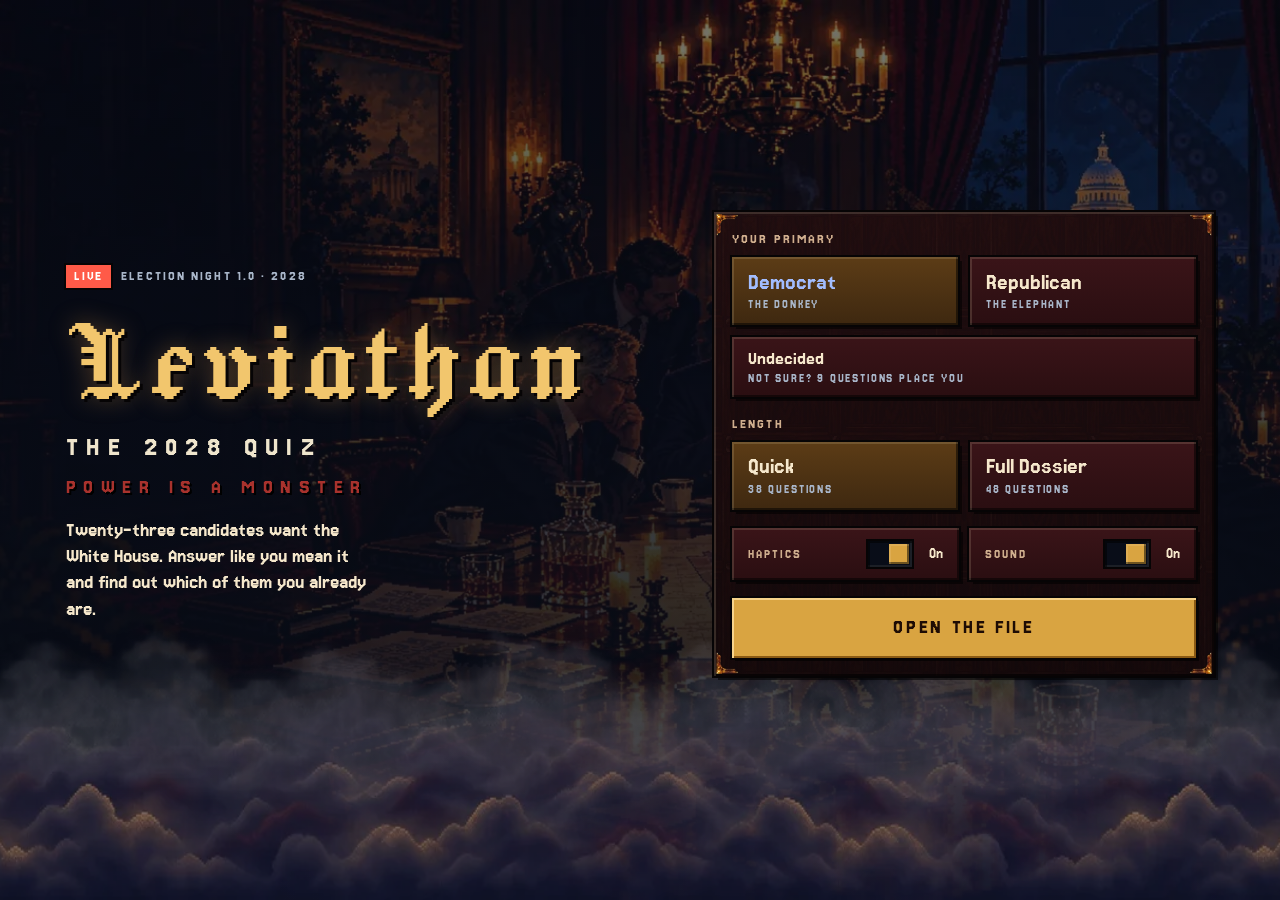
==== commit 1dc1f69c: "Undecided: a third primary pick with nine sorting questions" ====
--- a/app/index.html
+++ b/app/index.html
@@ -25,11 +25,11 @@
   <link rel="preconnect" href="https://fonts.googleapis.com">
   <link rel="preconnect" href="https://fonts.gstatic.com" crossorigin>
   <link rel="stylesheet" href="https://fonts.googleapis.com/css2?family=Jacquard+24&family=Jersey+15&display=swap">
-  <link rel="stylesheet" href="css/app.css?v=2fbba9f-1794988321">
+  <link rel="stylesheet" href="css/app.css?v=c9227a9-1795188648">
 </head>
 <body>
   <div id="app"></div>
   <noscript>The 2028 Quiz needs JavaScript.</noscript>
-  <script type="module" src="js/main.js?v=2fbba9f-1794988321"></script>
+  <script type="module" src="js/main.js?v=c9227a9-1795188648"></script>
 </body>
 </html>
--- a/app/css/app.css
+++ b/app/css/app.css
@@ -913,6 +913,107 @@
   .shared-banner .btn.shared-go { width: auto; padding: 10px 22px; }
 }
 
+/* ---- sense-check fixes (18 Nov 2026) ----------------------------------------------------------- */
+.q-prompt:focus { outline: none; }
+.new-file-label { margin: 2px 0 -8px; color: var(--muted); font-size: 15px; letter-spacing: .14em; text-transform: uppercase; border-top: 2px solid var(--line); padding-top: 12px; }
+/* Pins: the chosen spot's label sits under the picture, not over it. */
+.pin-caption { margin-top: 8px; padding: 6px 10px; font-size: 16px; line-height: 1.2; color: var(--parchment); background: rgba(9, 13, 24, .85); box-shadow: var(--outline), inset 3px 0 0 var(--brass); }
+@media (max-width: 899px) {
+  /* Pins on phones: the picture takes the full width and the page scrolls; Confirm follows the list. */
+  .art-slot[data-version="tall"].art-pin .art-frame, .art-pin .art-frame { width: 100%; max-height: none; }
+  .q-pin .q-answer .pin-confirm { position: static; box-shadow: var(--outline), inset 2px 2px 0 #f6d38a, inset -2px -2px 0 #8a5a14, 3px 3px 0 rgba(0, 0, 0, .6); }
+  .run-screen .q-pin .q-answer { margin-top: 0; }
+  /* Who said it: the quote card sits under the question, not at the bottom of the screen. */
+  .run-screen .q-whosaid .q-answer { margin-top: 0; }
+}
+@media (max-width: 420px) { .hud-quit { font-size: 10px; } }
+
+/* ---- the endgame: exhibits, the ticket, the hand-off, versus -------------------------------------- */
+.exhibits { display: grid; gap: 10px; margin: 6px 0 12px; }
+.ex-title, .ticket-title { margin: 0; font-weight: 400; font-size: 14px; letter-spacing: .16em; text-transform: uppercase; color: var(--brass); }
+.ex-cap, .ticket-cap { margin: -4px 0 0; color: var(--sub); font-size: 15px; }
+.exhibit { margin: 0; padding: 10px 12px; background: var(--parchment); color: #2a1a10; box-shadow: var(--outline), inset 2px 2px 0 #fff8e6, inset -2px -2px 0 #c8b88f, var(--drop); }
+.ex-label { display: inline-block; margin-bottom: 4px; padding: 1px 8px; font-size: 13px; letter-spacing: .16em; text-transform: uppercase; color: var(--parchment); background: var(--oxblood); }
+.ex-text { margin: 0; font-size: 18px; line-height: 1.32; }
+.rv-exhibits { background: rgba(239, 229, 204, .06); }
+.rv-exhibit { display: grid; gap: 4px; }
+.rv-exhibit .ex-label { justify-self: start; }
+.rv-type.ex-text { font-size: 20px; color: var(--parchment); }
+
+.ticket { display: grid; gap: 10px; }
+.rv-read .ticket { padding: 12px 14px; background: rgba(9, 13, 24, .55); box-shadow: var(--outline), inset 4px 0 0 var(--oxblood-2); }
+.ticket-list { display: grid; gap: 10px; }
+.ticket-row { display: grid; grid-template-columns: auto minmax(0, 1fr); gap: 12px; align-items: start; }
+.portrait.ticket-portrait { width: 64px; }
+.ticket-role { font-size: 13px; letter-spacing: .16em; text-transform: uppercase; color: var(--muted); }
+.role-knife .ticket-role { color: var(--r-text); }
+.role-mark .ticket-role { color: var(--amber); }
+.ticket-name { font-size: 21px; color: var(--parchment); line-height: 1.1; }
+.ticket-line { margin: 4px 0 0; font-size: 17px; line-height: 1.3; color: var(--ink); }
+@media (min-width: 900px) {
+  .results > .ticket-block { grid-column: 1 / -1; }
+  .ticket-block .ticket-list { grid-template-columns: repeat(3, 1fr); }
+  .ticket-block .ticket-row { grid-template-columns: 1fr; }
+  .ticket-block .portrait.ticket-portrait { width: 96px; }
+}
+
+.handoff { display: grid; gap: 10px; padding: 16px; background: linear-gradient(rgba(122, 30, 34, .55), rgba(42, 14, 17, .75)); box-shadow: var(--outline), inset 0 0 0 2px var(--brass), var(--drop); }
+.handoff-title { margin: 0; font-family: var(--font-mark); font-size: 40px; line-height: 1; color: var(--brass-2); text-shadow: 3px 3px 0 #000; }
+.handoff-text { margin: 0; color: var(--parchment); line-height: 1.3; }
+.btn.handoff-go { min-height: 58px; font-size: 21px; text-decoration: none; }
+.handoff-note { margin: 0; color: var(--sub); font-size: 15px; }
+.handoff-status { margin: 0; min-height: 1.2em; color: var(--good); font-size: 15px; overflow-wrap: anywhere; }
+.handoff-status:empty { display: none; }
+@media (min-width: 900px) { .results > .handoff { grid-column: 1 / -1; } }
+
+.versus-offer { display: grid; gap: 10px; padding: 12px 14px; background: rgba(122, 30, 34, .7); box-shadow: var(--outline), inset 4px 0 0 var(--brass-2), var(--drop); }
+.versus-text { margin: 0; color: var(--parchment); }
+.btn.versus-go { min-height: 52px; }
+@media (min-width: 900px) { .results > .versus-offer { grid-column: 1 / -1; grid-template-columns: 1fr auto; align-items: center; } .versus-offer .btn.versus-go { width: auto; padding: 10px 22px; } }
+
+.versus .vs-title { font-family: var(--font-mark); font-size: clamp(34px, 9vw, 60px); color: var(--parchment); line-height: 1; text-shadow: 3px 3px 0 #000; }
+.versus .vs-title:focus { outline: none; }
+.results.versus { grid-template-columns: 1fr; max-width: 900px; }
+.vs-pair { grid-template-columns: 1fr 1fr; column-gap: 14px; align-items: start; }
+.vs-pair > .res-h { grid-column: 1 / -1; }
+.vs-col { display: grid; gap: 6px; align-content: start; min-width: 0; container-type: inline-size; }
+.vs-who { font-size: 15px; letter-spacing: .2em; text-transform: uppercase; color: var(--brass); }
+.vs-art { max-width: 220px; }
+.vs-name { font-family: var(--font-mark); font-size: min(44px, calc(100cqi / (var(--w, 8) * .56))); line-height: .95; color: var(--win); text-shadow: 3px 3px 0 #000; overflow-wrap: normal; word-break: keep-all; }
+.vs-tag { margin: 0; color: var(--amber); font-size: 16px; line-height: 1.25; }
+.vs-match, .vs-file { margin: 0; color: var(--sub); font-size: 14px; }
+.vs-line { margin: 0; font-size: 20px; line-height: 1.35; color: var(--parchment); }
+.vs-line + .vs-line { padding-top: 10px; border-top: 2px solid var(--line); }
+.vs-scale { display: grid; gap: 6px; padding: 8px 0; border-bottom: 2px solid var(--line); }
+.vs-scale-name { color: var(--parchment); }
+.vs-bars { display: grid; grid-template-columns: 1fr 1fr; gap: 12px; }
+.vs-bar { display: grid; gap: 4px; justify-items: start; min-width: 0; }
+.vs-bar-who { font-size: 12px; letter-spacing: .16em; text-transform: uppercase; color: var(--muted); }
+.vs-track { position: relative; width: 100%; height: 10px; background: linear-gradient(90deg, var(--navy-2), var(--mahogany-2) 50%, var(--navy-2)); box-shadow: var(--outline), var(--bevel-in); }
+.vs-needle { position: absolute; top: -4px; bottom: -4px; width: 6px; transform: translateX(-50%); background: var(--brass); box-shadow: 0 0 0 2px #060405; }
+.vs-bar .rv-band { font-size: 11px; white-space: normal; }
+.vs-tickets { gap: 18px; }
+.vs-nav { display: grid; grid-template-columns: 1fr 1fr; gap: 12px; }
+.vs-nav .btn { justify-content: center; text-align: center; }
+
+
+/* ---- live playtest fixes (72ae772) --------------------------------------------------------------- */
+/* Versus: both columns share rows (who, picture, name, line, match, file), so the names line up. */
+.vs-pair { grid-template-rows: repeat(6, auto); }
+.vs-col { grid-row: span 6; grid-template-rows: subgrid; }
+.vs-col > p:empty { margin: 0; }
+.vs-name { align-self: end; }
+/* Their ticket: the lines are read to them, set as quotations. */
+.ticket.their .ticket-line { font-style: italic; color: var(--muted); padding-left: 8px; box-shadow: inset 2px 0 0 var(--trim); }
+.ticket.their .ticket-cap { font-style: italic; }
+@media (max-width: 899px) {
+  /* Rank and budget: the Lock it in button follows the list instead of floating over its last rows. */
+  .q-rank .q-answer .btn.commit, .q-budget .q-answer .btn.commit { position: static; box-shadow: var(--outline), inset 2px 2px 0 #f6d38a, inset -2px -2px 0 #8a5a14, 3px 3px 0 rgba(0, 0, 0, .6); }
+  /* Scenes and envelopes: the frame follows --scene-h, which on phones never drops below 60% of the width. */
+  .art-slot[data-version="tall"].art-envelope .art-frame, .art-slot[data-version="tall"].art-scene .art-frame { width: min(100%, calc(var(--scene-h, 40vh) * var(--ar))); max-height: var(--scene-h, 40vh); }
+  .q:has(.q-context:not([hidden])) .art-envelope .art-frame, .art-envelope .art-frame { max-height: var(--scene-h, 30vh); }
+}
+
 @media (prefers-reduced-motion: reduce) {
   *, *::before, *::after { animation-duration: .01ms !important; animation-iteration-count: 1 !important; transition-duration: .01ms !important; }
   .fx-shake, .fx-shake-strong { animation: none !important; }
@@ -925,3 +1026,11 @@
   .hud-chapter { font-size: 11px; letter-spacing: .03em; } .hud-q { font-size: 10px; letter-spacing: .03em; white-space: nowrap; } }
 /* Phones: the Haptics and Sound switches fit side by side at 375 (playtest: 14px sideways scroll). */
 @media (max-width: 420px) { .toggle-row { gap: 8px; } .toggle-row .switch-row { min-width: 0; gap: 6px; padding-left: 8px; padding-right: 8px; } .toggle-row .switch-label { font-size: 13px; letter-spacing: .06em; } .toggle-row .switch-track { width: 38px; } .toggle-row .switch-row[aria-checked="true"] .switch-knob { left: 15px; } }
+
+/* Undecided (20 Nov 2026): the third primary pick spans the row under the two parties. */
+.group-row .btn.pick.party-undecided { grid-column: 1 / -1; min-height: 56px; }
+.group-row .btn.pick.party-undecided .pick-main { font-size: 20px; }
+.btn.pick.party-undecided[aria-checked="true"] .pick-main { color: var(--brass); }
+.info-card.party-dem .chapter-title { color: var(--d-text); }
+.info-card.party-gop .chapter-title { color: var(--r-text); }
+.info-card .info-line { max-width: 34ch; }
